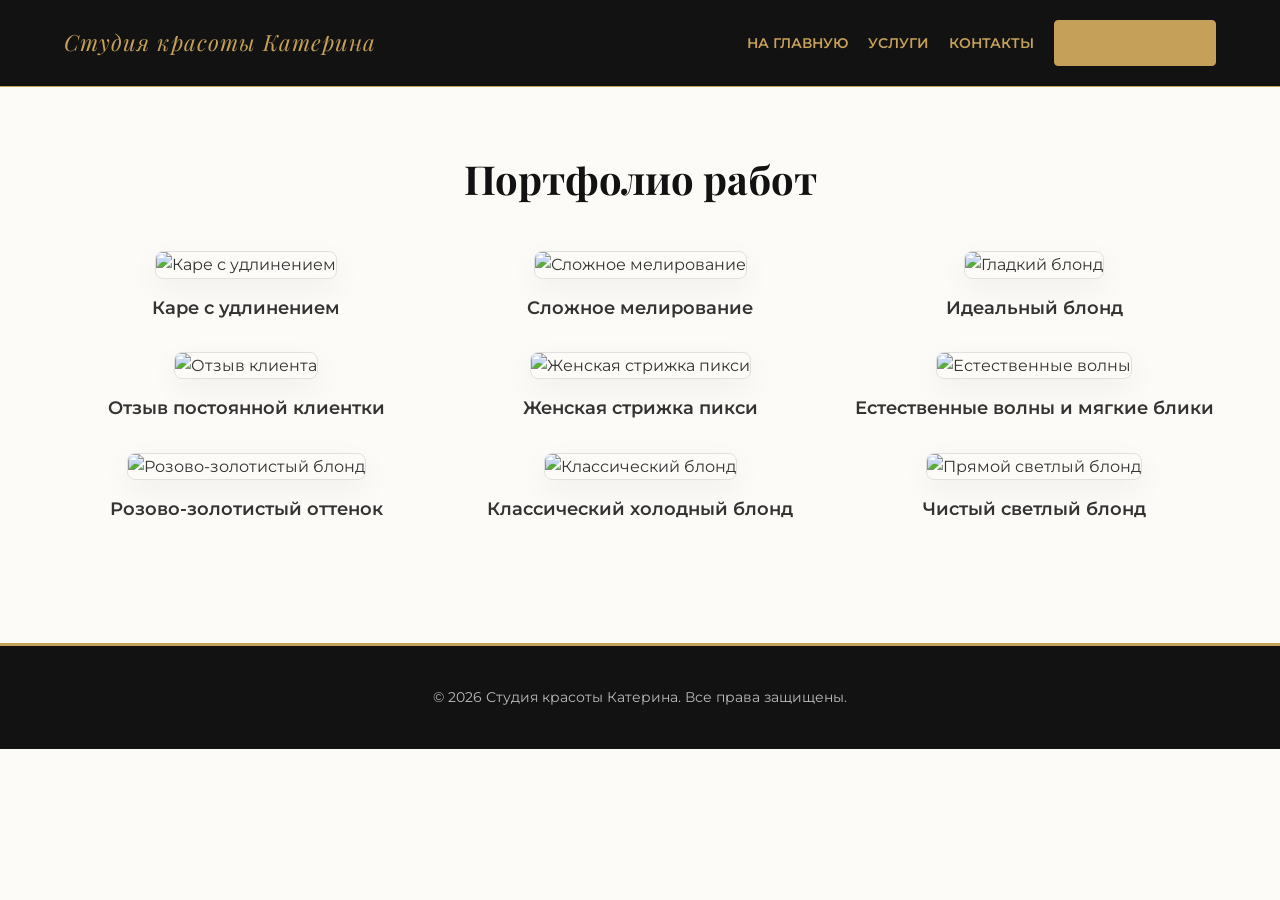
==== gallery.html @ d8c41098 "Create gallery.html" ====
<!DOCTYPE html>
<html lang="ru">
<head>
    <meta charset="UTF-8">
    <meta name="viewport" content="width=device-width, initial-scale=1.0">
    <title>Портфолио | Студия красоты Катерина</title>
    <link href="https://fonts.googleapis.com/css2?family=Montserrat:wght@300;400;600&family=Playfair+Display:ital,wght@0,400;0,600;1,400&display=swap" rel="stylesheet">
    <style>
        :root {
            --bg-dark: #121212; --bg-light: #fdfbf7; --gold: #c5a059;
            --text-light: #fdfbf7; --text-dark: #333;
        }
        * { margin: 0; padding: 0; box-sizing: border-box; }
        body { font-family: 'Montserrat', sans-serif; background-color: var(--bg-light); color: var(--text-dark); line-height: 1.6; }
        h1, h2, h3, .logo { font-family: 'Playfair Display', serif; }
        
        header { padding: 20px 5%; display: flex; justify-content: space-between; align-items: center; background: var(--bg-dark); color: var(--gold); border-bottom: 1px solid var(--gold); position: sticky; top: 0; z-index: 100; }
        .logo { font-size: 1.4rem; letter-spacing: 1px; font-style: italic; }
        
        .nav-links { display: flex; gap: 20px; align-items: center; }
        .nav-links a { color: var(--gold); text-decoration: none; font-weight: 600; transition: 0.3s; font-size: 0.9rem; text-transform: uppercase; }
        .nav-links a:hover { color: #fff; }

        .btn { display: inline-block; background-color: var(--gold); color: var(--bg-dark); padding: 12px 24px; text-decoration: none; border-radius: 4px; font-weight: 600; transition: all 0.3s; border: 1px solid var(--gold); cursor: pointer; text-transform: uppercase; font-size: 0.85rem; letter-spacing: 1px; text-align: center; line-height: 1.4; }
        .btn:hover { background-color: transparent; color: var(--gold); }

        /* ГАЛЕРЕЯ */
        .gallery-section { padding: 60px 5%; text-align: center; }
        .section-title { font-size: 2.5rem; margin-bottom: 40px; color: var(--bg-dark); }
        
        .gallery-grid { display: grid; grid-template-columns: repeat(auto-fill, minmax(300px, 1fr)); gap: 30px; }
        
        .gallery-item { cursor: pointer; transition: transform 0.3s; }
        .gallery-item:hover { transform: translateY(-5px); }
        
        .gallery-item img { width: 100%; height: 350px; object-fit: cover; border-radius: 8px; border: 1px solid #e0e0e0; box-shadow: 0 10px 30px rgba(0,0,0,0.05); transition: 0.3s; }
        .gallery-item img:hover { border-color: var(--gold); box-shadow: 0 15px 35px rgba(197, 160, 89, 0.2); }
        
        .caption { margin-top: 15px; font-weight: 600; font-size: 1.1rem; color: var(--text-dark); }

        /* ЛАЙТБОКС (полноэкранный просмотр) */
        .lightbox { display: none; position: fixed; z-index: 1000; padding-top: 60px; left: 0; top: 0; width: 100%; height: 100%; background-color: rgba(18, 18, 18, 0.95); }
        .lightbox img { margin: auto; display: block; max-width: 90%; max-height: 85vh; border: 3px solid var(--gold); border-radius: 8px; box-shadow: 0 0 40px rgba(0,0,0,0.8); }
        .close { position: absolute; top: 20px; right: 40px; color: #fff; font-size: 50px; font-weight: bold; cursor: pointer; transition: color 0.3s; }
        .close:hover { color: var(--gold); }

        footer { background: var(--bg-dark); color: var(--text-light); text-align: center; padding: 40px 20px; border-top: 3px solid var(--gold); margin-top: 60px; }
        footer p { color: #bbb; font-size: 0.9rem; }

        @media (max-width: 768px) { 
            header { flex-direction: column; gap: 15px; } 
            .nav-links { flex-wrap: wrap; justify-content: center; }
            .gallery-grid { grid-template-columns: 1fr; }
            .close { right: 20px; top: 10px; font-size: 40px; }
        }
    </style>
</head>
<body>

    <header>
        <div class="logo">Студия красоты Катерина</div>
        <nav class="nav-links">
            <a href="index.html">На главную</a>
            <a href="index.html#services">Услуги</a>
            <a href="index.html#contacts">Контакты</a>
            <a href="https://telegram.me/parik_katya_bot" target="_blank" rel="noopener noreferrer" class="btn">Записаться</a>
        </nav>
    </header>

    <section class="gallery-section">
        <h2 class="section-title">Портфолио работ</h2>
        
        <div class="gallery-grid">
            <!-- Картинки галереи -->
            <div class="gallery-item" onclick="openLightbox('images/brown_bob.jpg')">
                <img src="images/brown_bob.jpg" alt="Каре с удлинением">
                <div class="caption">Каре с удлинением</div>
            </div>
            
            <div class="gallery-item" onclick="openLightbox('images/blonde_highlights.jpg')">
                <img src="images/blonde_highlights.jpg" alt="Сложное мелирование">
                <div class="caption">Сложное мелирование</div>
            </div>
            
            <div class="gallery-item" onclick="openLightbox('images/long_sleek_blonde.jpg')">
                <img src="images/long_sleek_blonde.jpg" alt="Гладкий блонд">
                <div class="caption">Идеальный блонд</div>
            </div>
            
            <div class="gallery-item" onclick="openLightbox('images/review_ekaterina.jpg')">
                <img src="images/review_ekaterina.jpg" alt="Отзыв клиента">
                <div class="caption">Отзыв постоянной клиентки</div>
            </div>

            <div class="gallery-item" onclick="openLightbox('images/pixie_cut.jpg')">
                <img src="images/pixie_cut.jpg" alt="Женская стрижка пикси">
                <div class="caption">Женская стрижка пикси</div>
            </div>

            <div class="gallery-item" onclick="openLightbox('images/natural_waves.jpg')">
                <img src="images/natural_waves.jpg" alt="Естественные волны">
                <div class="caption">Естественные волны и мягкие блики</div>
            </div>

            <div class="gallery-item" onclick="openLightbox('images/rose_gold_balayage.jpg')">
                <img src="images/rose_gold_balayage.jpg" alt="Розово-золотистый блонд">
                <div class="caption">Розово-золотистый оттенок</div>
            </div>

            <div class="gallery-item" onclick="openLightbox('images/classic_blonde.jpg')">
                <img src="images/classic_blonde.jpg" alt="Классический блонд">
                <div class="caption">Классический холодный блонд</div>
            </div>

            <div class="gallery-item" onclick="openLightbox('images/light_blonde_straight.jpg')">
                <img src="images/light_blonde_straight.jpg" alt="Прямой светлый блонд">
                <div class="caption">Чистый светлый блонд</div>
            </div>
        </div>
    </section>

    <!-- Окно для полноэкранного просмотра -->
    <div id="lightbox" class="lightbox" onclick="closeLightbox()">
        <span class="close">&times;</span>
        <img id="lightbox-img" src="" alt="">
    </div>

    <footer>
        <p>&copy; <span id="current-year"></span> Студия красоты Катерина. Все права защищены.</p>
    </footer>

    <script>
        // Скрипт для полноэкранного просмотра
        function openLightbox(imageSrc) {
            document.getElementById('lightbox').style.display = "block";
            document.getElementById('lightbox-img').src = imageSrc;
        }

        function closeLightbox() {
            document.getElementById('lightbox').style.display = "none";
        }

        // Обновление года
        document.getElementById('current-year').textContent = new Date().getFullYear();
    </script>
</body>
</html>
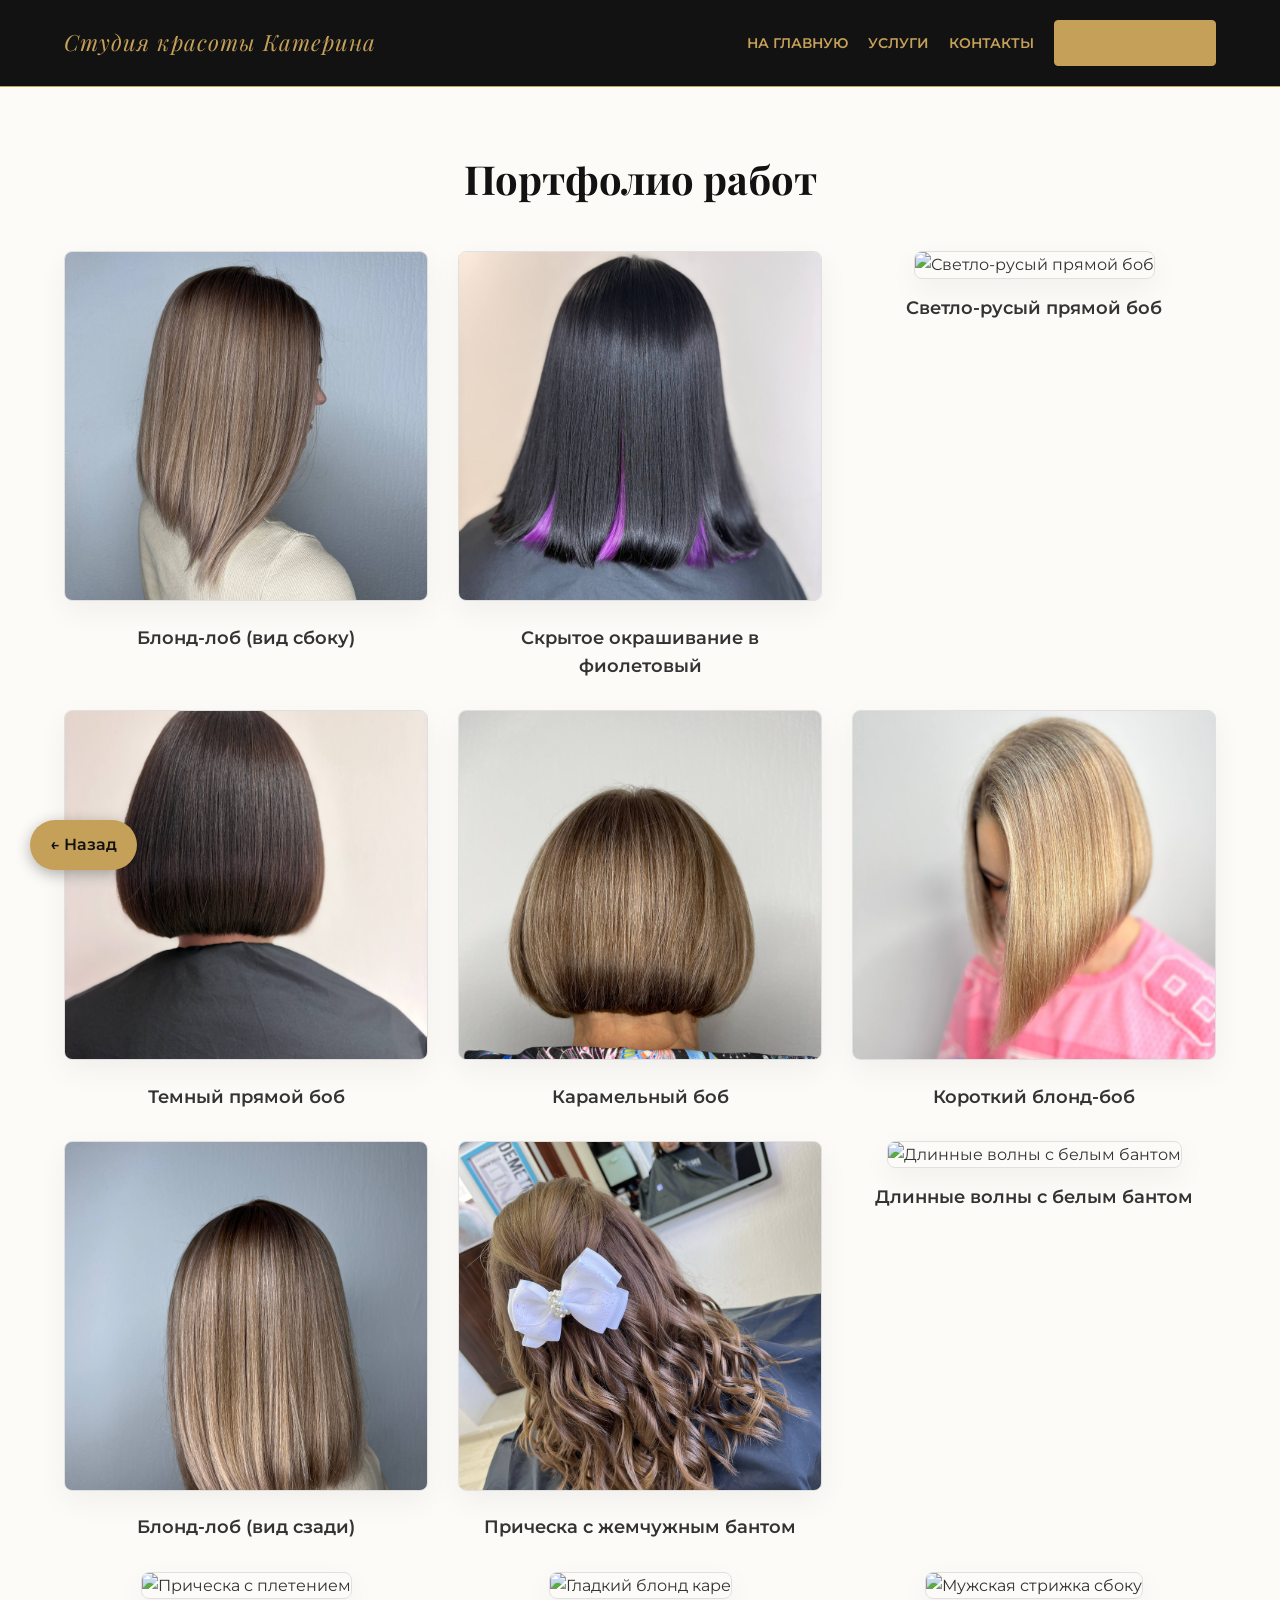
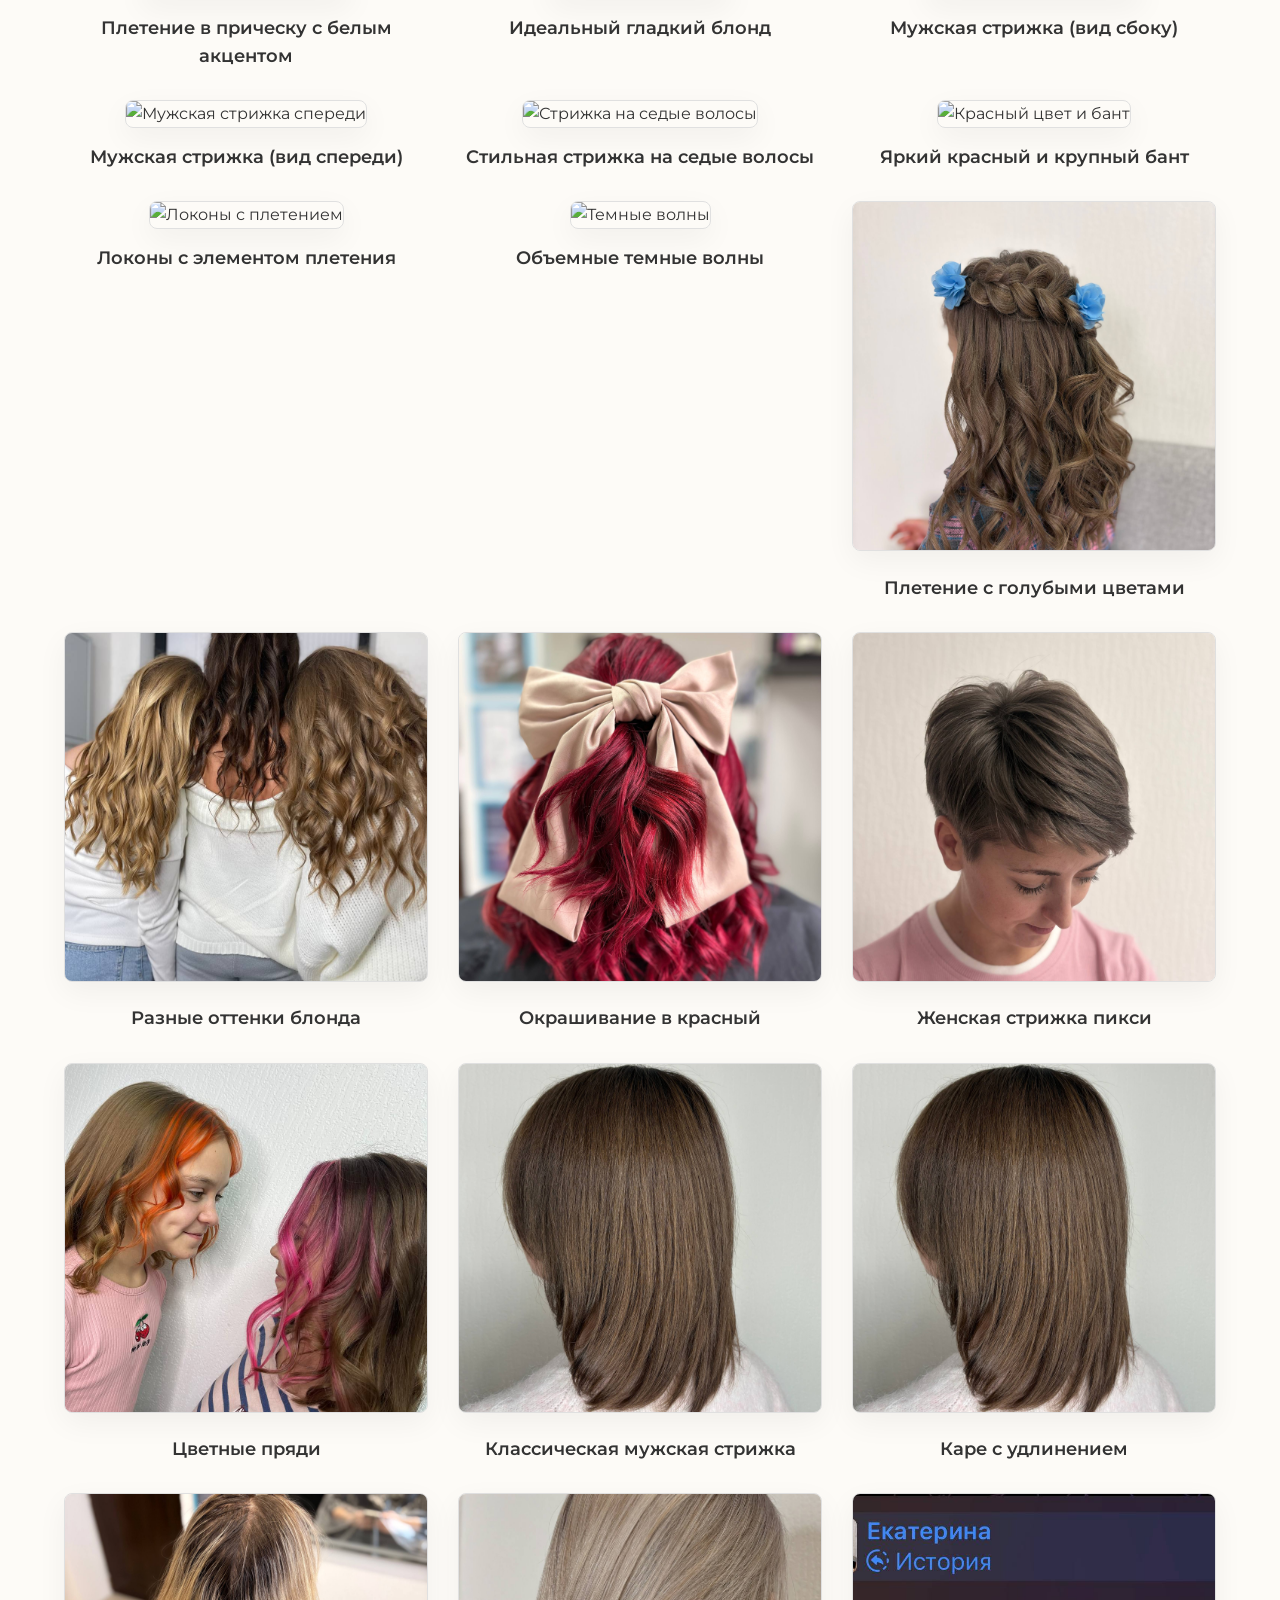
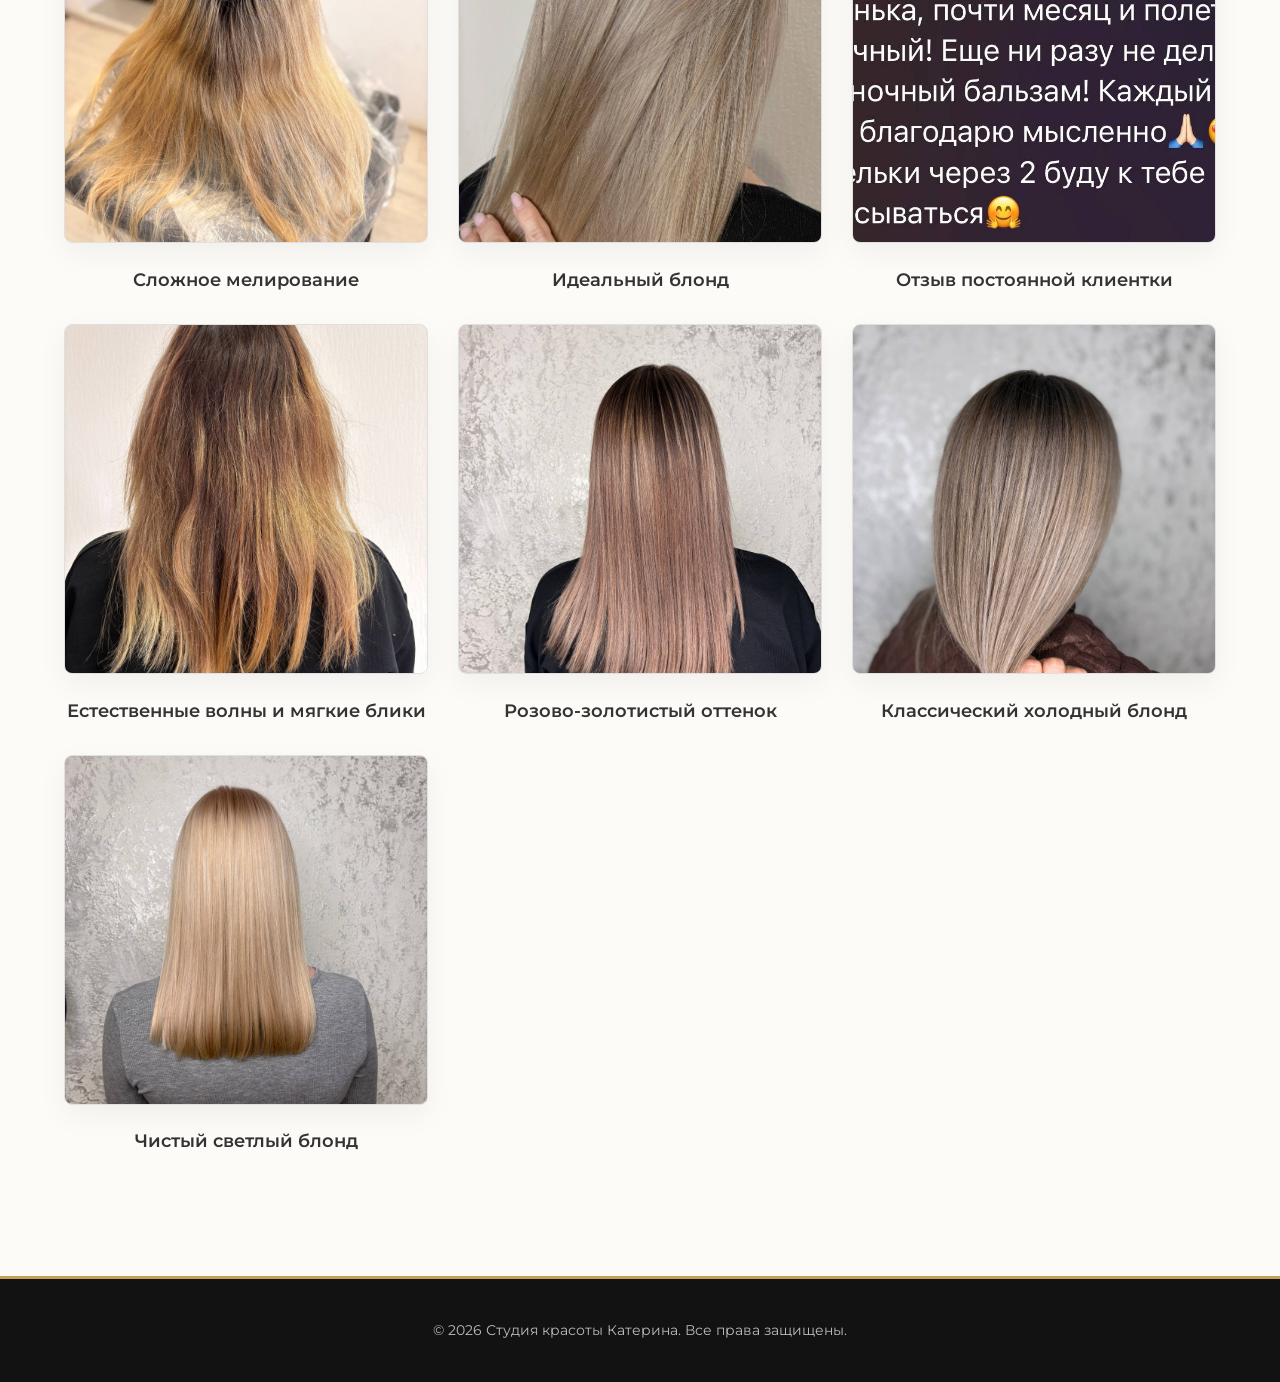
==== commit f289a79a: "Update gallery.html" ====
--- a/gallery.html
+++ b/gallery.html
@@ -44,6 +44,32 @@
         .close { position: absolute; top: 20px; right: 40px; color: #fff; font-size: 50px; font-weight: bold; cursor: pointer; transition: color 0.3s; }
         .close:hover { color: var(--gold); }
 
+        /* Плавающая кнопка "Назад" */
+        .back-btn {
+            position: fixed;
+            bottom: 30px;
+            left: 30px;
+            background-color: var(--gold);
+            color: var(--bg-dark);
+            padding: 12px 20px;
+            text-decoration: none;
+            border-radius: 50px;
+            font-weight: 600;
+            box-shadow: 0 4px 15px rgba(0,0,0,0.3);
+            transition: all 0.3s;
+            z-index: 1000;
+            display: flex;
+            align-items: center;
+            gap: 8px;
+            font-size: 1rem;
+        }
+        .back-btn:hover {
+            background-color: #d4af37;
+            transform: translateY(-3px);
+            box-shadow: 0 6px 20px rgba(197, 160, 89, 0.5);
+            color: var(--bg-dark);
+        }
+
         footer { background: var(--bg-dark); color: var(--text-light); text-align: center; padding: 40px 20px; border-top: 3px solid var(--gold); margin-top: 60px; }
         footer p { color: #bbb; font-size: 0.9rem; }
 
@@ -52,6 +78,7 @@
             .nav-links { flex-wrap: wrap; justify-content: center; }
             .gallery-grid { grid-template-columns: 1fr; }
             .close { right: 20px; top: 10px; font-size: 40px; }
+            .back-btn { bottom: 20px; left: 20px; padding: 10px 15px; font-size: 0.9rem; }
         }
     </style>
 </head>
@@ -71,7 +98,125 @@
         <h2 class="section-title">Портфолио работ</h2>
         
         <div class="gallery-grid">
-            <!-- Картинки галереи -->
+            <!-- НОВАЯ ПАРТИЯ ФОТО -->
+            <div class="gallery-item" onclick="openLightbox('images/blonde_lob_side.jpg')">
+                <img src="images/blonde_lob_side.jpg" alt="Блонд-лоб сбоку">
+                <div class="caption">Блонд-лоб (вид сбоку)</div>
+            </div>
+
+            <div class="gallery-item" onclick="openLightbox('images/black_purple_underlayer.jpg')">
+                <img src="images/black_purple_underlayer.jpg" alt="Скрытое окрашивание в фиолетовый">
+                <div class="caption">Скрытое окрашивание в фиолетовый</div>
+            </div>
+
+            <div class="gallery-item" onclick="openLightbox('images/light_brown_straight_bob.jpg')">
+                <img src="images/light_brown_straight_bob.jpg" alt="Светло-русый прямой боб">
+                <div class="caption">Светло-русый прямой боб</div>
+            </div>
+
+            <div class="gallery-item" onclick="openLightbox('images/dark_straight_bob.jpg')">
+                <img src="images/dark_straight_bob.jpg" alt="Темный прямой боб">
+                <div class="caption">Темный прямой боб</div>
+            </div>
+
+            <div class="gallery-item" onclick="openLightbox('images/caramel_bob_back.jpg')">
+                <img src="images/caramel_bob_back.jpg" alt="Карамельный боб">
+                <div class="caption">Карамельный боб</div>
+            </div>
+
+            <div class="gallery-item" onclick="openLightbox('images/short_blonde_bob_pink.jpg')">
+                <img src="images/short_blonde_bob_pink.jpg" alt="Короткий блонд">
+                <div class="caption">Короткий блонд-боб</div>
+            </div>
+
+            <div class="gallery-item" onclick="openLightbox('images/blonde_lob_back.jpg')">
+                <img src="images/blonde_lob_back.jpg" alt="Блонд-лоб сзади">
+                <div class="caption">Блонд-лоб (вид сзади)</div>
+            </div>
+
+            <!-- ПРЕДЫДУЩАЯ ПАРТИЯ -->
+            <div class="gallery-item" onclick="openLightbox('images/girl_pearl_bow.jpg')">
+                <img src="images/girl_pearl_bow.jpg" alt="Прическа с жемчужным бантом">
+                <div class="caption">Прическа с жемчужным бантом</div>
+            </div>
+
+            <div class="gallery-item" onclick="openLightbox('images/long_wavy_white_bow.jpg')">
+                <img src="images/long_wavy_white_bow.jpg" alt="Длинные волны с белым бантом">
+                <div class="caption">Длинные волны с белым бантом</div>
+            </div>
+
+            <div class="gallery-item" onclick="openLightbox('images/braided_updo_white_bow.jpg')">
+                <img src="images/braided_updo_white_bow.jpg" alt="Прическа с плетением">
+                <div class="caption">Плетение в прическу с белым акцентом</div>
+            </div>
+
+            <div class="gallery-item" onclick="openLightbox('images/sleek_blonde_bob.jpg')">
+                <img src="images/sleek_blonde_bob.jpg" alt="Гладкий блонд каре">
+                <div class="caption">Идеальный гладкий блонд</div>
+            </div>
+
+            <div class="gallery-item" onclick="openLightbox('images/boys_fade_side.jpg')">
+                <img src="images/boys_fade_side.jpg" alt="Мужская стрижка сбоку">
+                <div class="caption">Мужская стрижка (вид сбоку)</div>
+            </div>
+
+            <div class="gallery-item" onclick="openLightbox('images/boys_fade_front.jpg')">
+                <img src="images/boys_fade_front.jpg" alt="Мужская стрижка спереди">
+                <div class="caption">Мужская стрижка (вид спереди)</div>
+            </div>
+
+            <div class="gallery-item" onclick="openLightbox('images/short_grey_hair.jpg')">
+                <img src="images/short_grey_hair.jpg" alt="Стрижка на седые волосы">
+                <div class="caption">Стильная стрижка на седые волосы</div>
+            </div>
+
+            <div class="gallery-item" onclick="openLightbox('images/red_hair_bow.jpg')">
+                <img src="images/red_hair_bow.jpg" alt="Красный цвет и бант">
+                <div class="caption">Яркий красный и крупный бант</div>
+            </div>
+
+            <div class="gallery-item" onclick="openLightbox('images/blonde_wavy_halfup.jpg')">
+                <img src="images/blonde_wavy_halfup.jpg" alt="Локоны с плетением">
+                <div class="caption">Локоны с элементом плетения</div>
+            </div>
+
+            <div class="gallery-item" onclick="openLightbox('images/dark_wavy_bob.jpg')">
+                <img src="images/dark_wavy_bob.jpg" alt="Темные волны">
+                <div class="caption">Объемные темные волны</div>
+            </div>
+
+            <!-- ФОТО С ГЛАВНОЙ СТРАНИЦЫ -->
+            <div class="gallery-item" onclick="openLightbox('images/braid_blue_flowers.jpg')">
+                <img src="images/braid_blue_flowers.jpg" alt="Плетение с цветами">
+                <div class="caption">Плетение с голубыми цветами</div>
+            </div>
+
+            <div class="gallery-item" onclick="openLightbox('images/three_girls.jpg')">
+                <img src="images/three_girls.jpg" alt="Разные оттенки">
+                <div class="caption">Разные оттенки блонда</div>
+            </div>
+
+            <div class="gallery-item" onclick="openLightbox('images/red_bow.jpg')">
+                <img src="images/red_bow.jpg" alt="Окрашивание в красный">
+                <div class="caption">Окрашивание в красный</div>
+            </div>
+
+            <div class="gallery-item" onclick="openLightbox('images/pixie.jpg')">
+                <img src="images/pixie.jpg" alt="Стрижка пикси">
+                <div class="caption">Женская стрижка пикси</div>
+            </div>
+
+            <div class="gallery-item" onclick="openLightbox('images/kids_pink.jpg')">
+                <img src="images/kids_pink.jpg" alt="Цветные пряди">
+                <div class="caption">Цветные пряди</div>
+            </div>
+
+            <div class="gallery-item" onclick="openLightbox('images/extra2.jpg')">
+                <img src="images/extra2.jpg" alt="Мужская стрижка">
+                <div class="caption">Классическая мужская стрижка</div>
+            </div>
+
+            <!-- САМАЯ ПЕРВАЯ ПАРТИЯ ГАЛЕРЕИ -->
             <div class="gallery-item" onclick="openLightbox('images/brown_bob.jpg')">
                 <img src="images/brown_bob.jpg" alt="Каре с удлинением">
                 <div class="caption">Каре с удлинением</div>
@@ -90,11 +235,6 @@
             <div class="gallery-item" onclick="openLightbox('images/review_ekaterina.jpg')">
                 <img src="images/review_ekaterina.jpg" alt="Отзыв клиента">
                 <div class="caption">Отзыв постоянной клиентки</div>
-            </div>
-
-            <div class="gallery-item" onclick="openLightbox('images/pixie_cut.jpg')">
-                <img src="images/pixie_cut.jpg" alt="Женская стрижка пикси">
-                <div class="caption">Женская стрижка пикси</div>
             </div>
 
             <div class="gallery-item" onclick="openLightbox('images/natural_waves.jpg')">
@@ -125,6 +265,9 @@
         <img id="lightbox-img" src="" alt="">
     </div>
 
+    <!-- Плавающая кнопка Назад -->
+    <a href="index.html" class="back-btn">← Назад</a>
+
     <footer>
         <p>&copy; <span id="current-year"></span> Студия красоты Катерина. Все права защищены.</p>
     </footer>
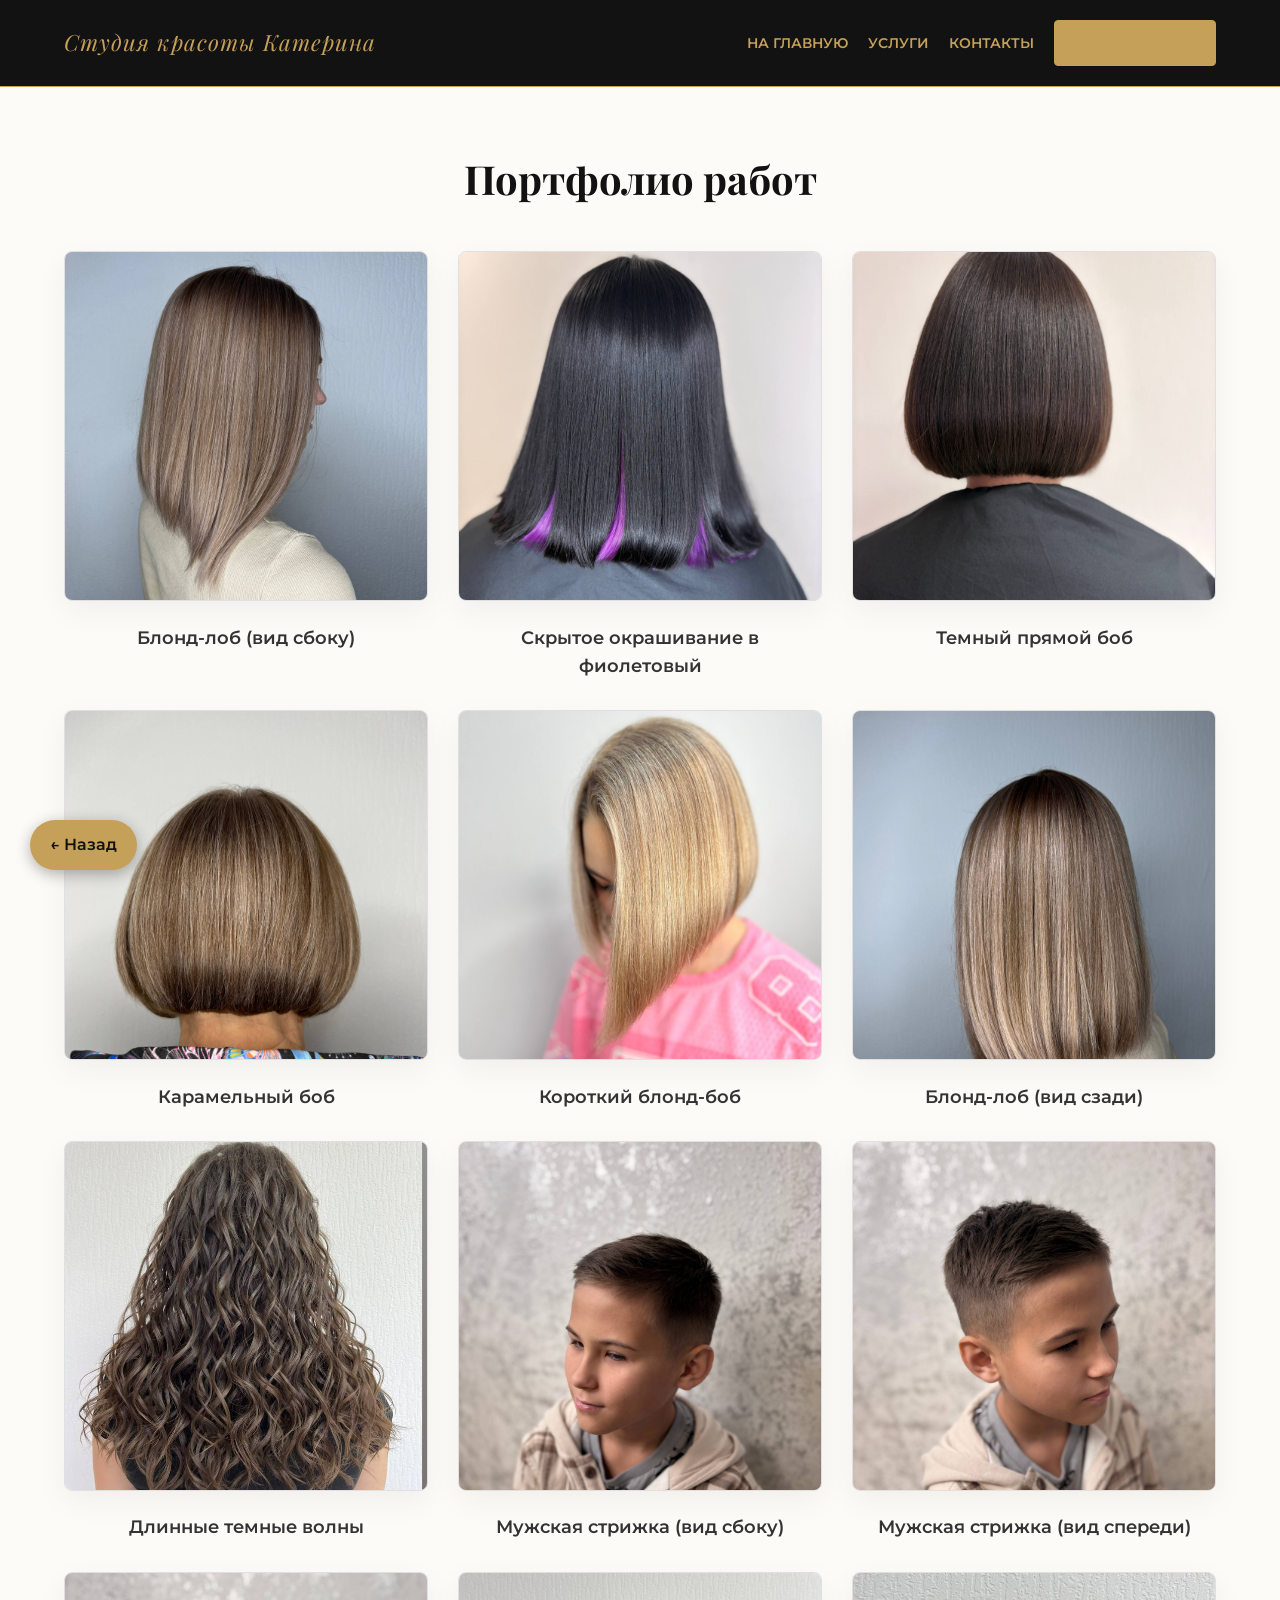
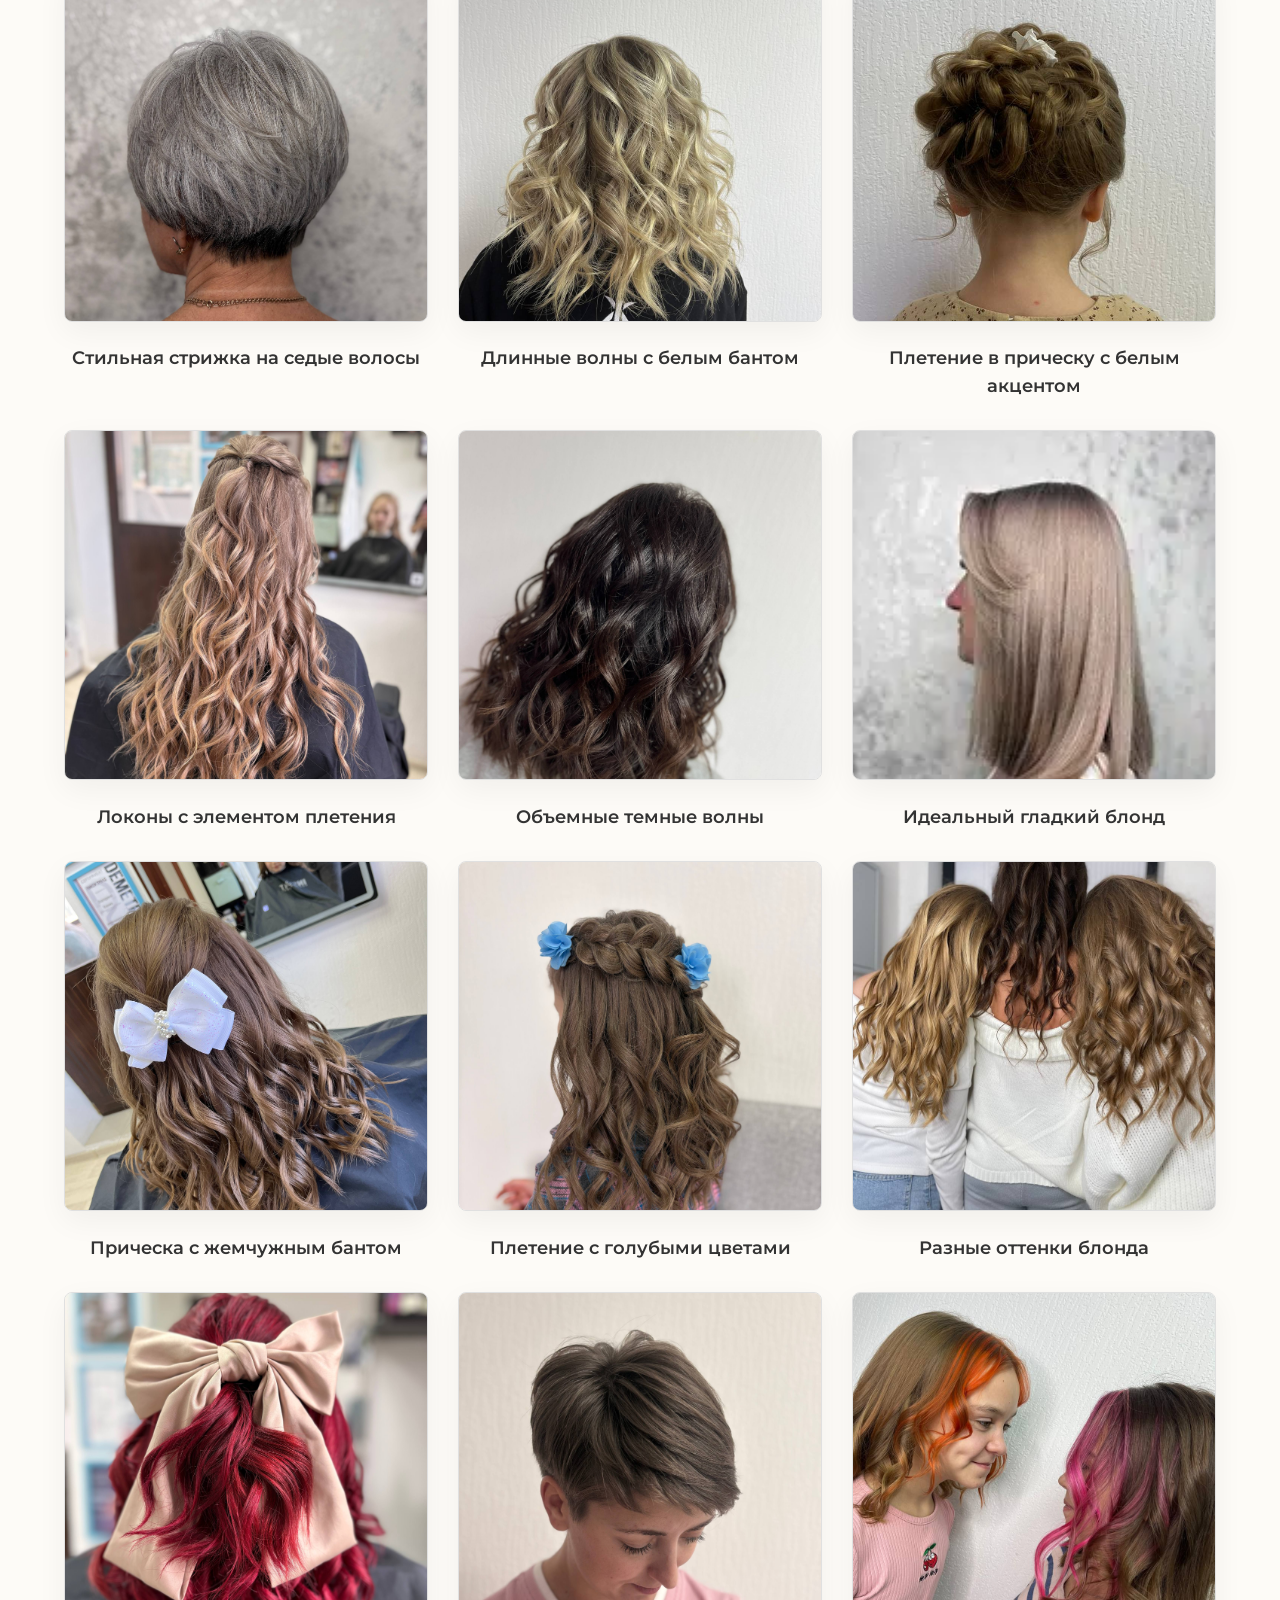
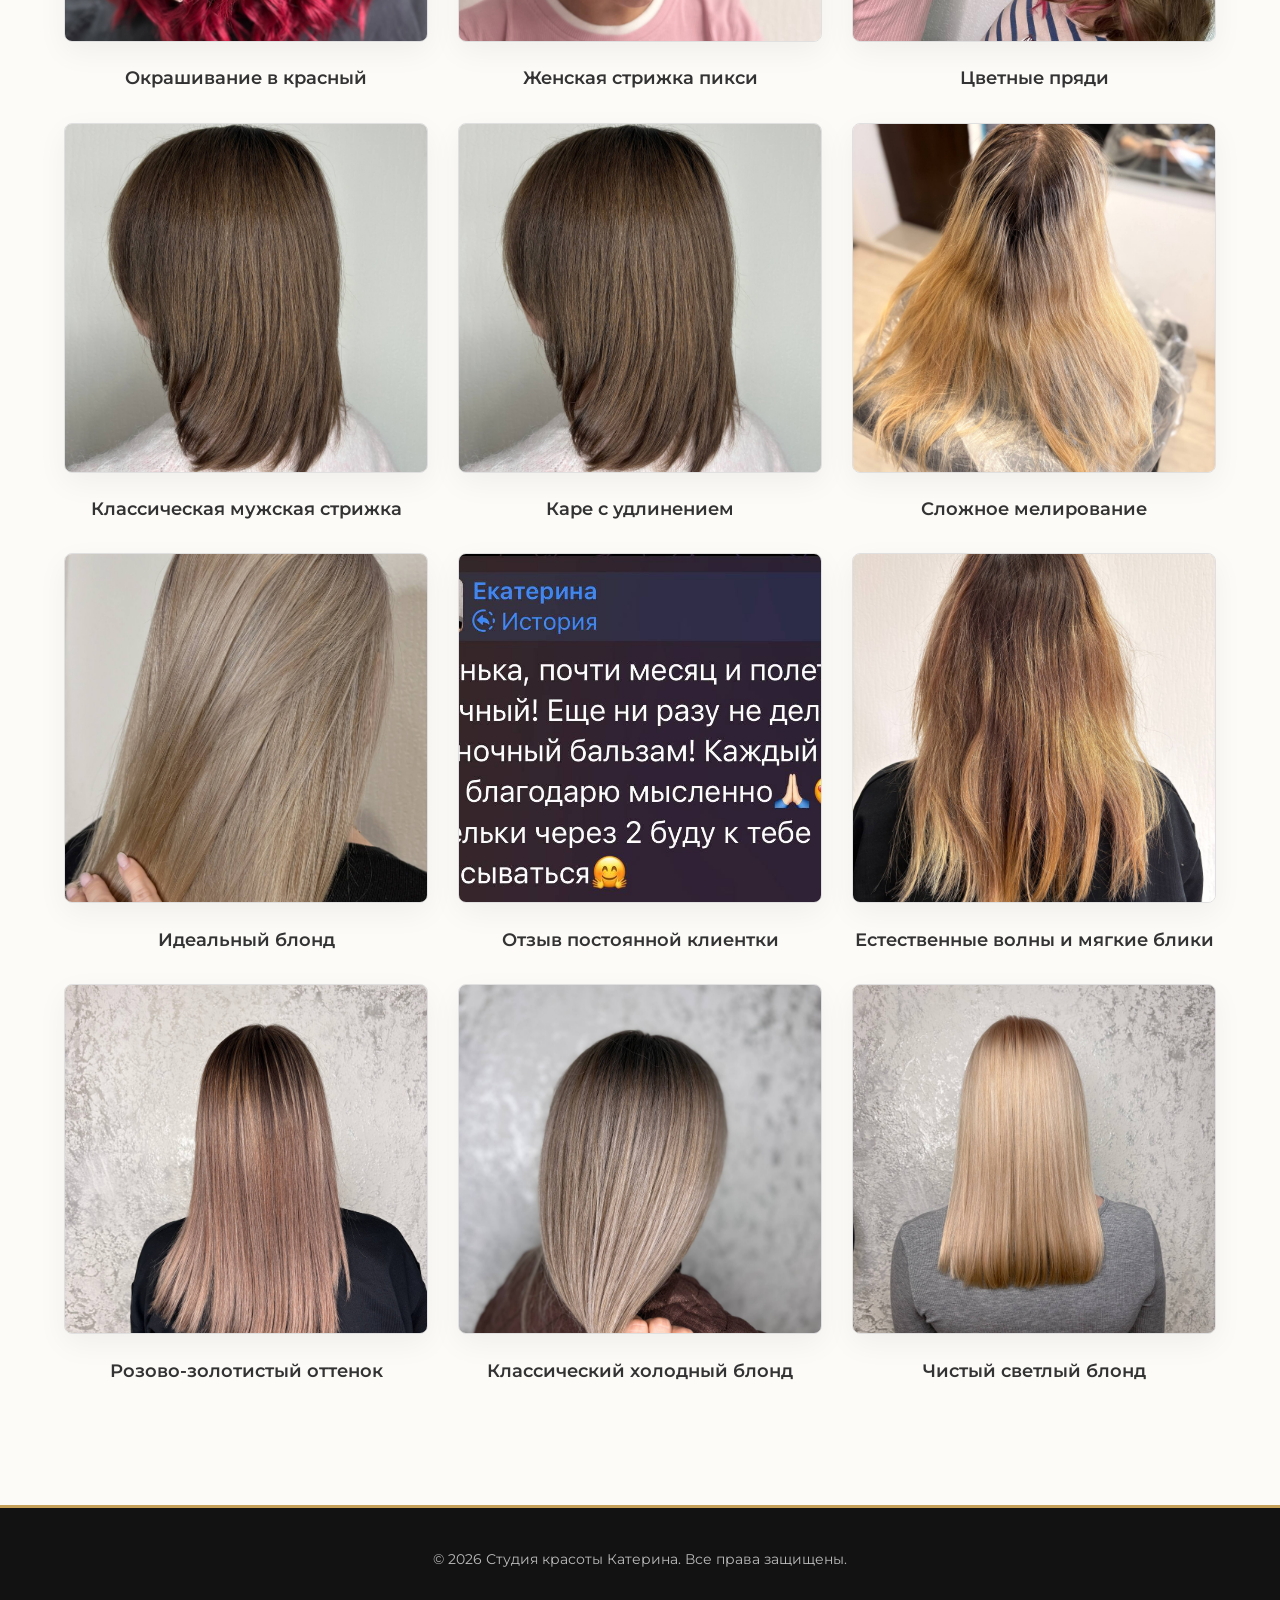
==== commit 019164c1: "Update gallery.html" ====
--- a/gallery.html
+++ b/gallery.html
@@ -98,7 +98,7 @@
         <h2 class="section-title">Портфолио работ</h2>
         
         <div class="gallery-grid">
-            <!-- НОВАЯ ПАРТИЯ ФОТО -->
+            <!-- ПОСЛЕДНЯЯ ПАРТИЯ -->
             <div class="gallery-item" onclick="openLightbox('images/blonde_lob_side.jpg')">
                 <img src="images/blonde_lob_side.jpg" alt="Блонд-лоб сбоку">
                 <div class="caption">Блонд-лоб (вид сбоку)</div>
@@ -109,11 +109,6 @@
                 <div class="caption">Скрытое окрашивание в фиолетовый</div>
             </div>
 
-            <div class="gallery-item" onclick="openLightbox('images/light_brown_straight_bob.jpg')">
-                <img src="images/light_brown_straight_bob.jpg" alt="Светло-русый прямой боб">
-                <div class="caption">Светло-русый прямой боб</div>
-            </div>
-
             <div class="gallery-item" onclick="openLightbox('images/dark_straight_bob.jpg')">
                 <img src="images/dark_straight_bob.jpg" alt="Темный прямой боб">
                 <div class="caption">Темный прямой боб</div>
@@ -134,55 +129,55 @@
                 <div class="caption">Блонд-лоб (вид сзади)</div>
             </div>
 
-            <!-- ПРЕДЫДУЩАЯ ПАРТИЯ -->
+            <div class="gallery-item" onclick="openLightbox('images/long_dark_wavy_hair.jpg')">
+                <img src="images/long_dark_wavy_hair.jpg" alt="Длинные темные волны">
+                <div class="caption">Длинные темные волны</div>
+            </div>
+
+            <!-- ВОССТАНОВЛЕННЫЕ ФОТО -->
+            <div class="gallery-item" onclick="openLightbox('images/boys_fade_side.jpg')">
+                <img src="images/boys_fade_side.jpg" alt="Мужская стрижка сбоку">
+                <div class="caption">Мужская стрижка (вид сбоку)</div>
+            </div>
+
+            <div class="gallery-item" onclick="openLightbox('images/boys_fade_front.jpg')">
+                <img src="images/boys_fade_front.jpg" alt="Мужская стрижка спереди">
+                <div class="caption">Мужская стрижка (вид спереди)</div>
+            </div>
+
+            <div class="gallery-item" onclick="openLightbox('images/short_grey_hair.jpg')">
+                <img src="images/short_grey_hair.jpg" alt="Стрижка на седые волосы">
+                <div class="caption">Стильная стрижка на седые волосы</div>
+            </div>
+
+            <div class="gallery-item" onclick="openLightbox('images/long_wavy_white_bow.jpg')">
+                <img src="images/long_wavy_white_bow.jpg" alt="Длинные волны с белым бантом">
+                <div class="caption">Длинные волны с белым бантом</div>
+            </div>
+
+            <div class="gallery-item" onclick="openLightbox('images/braided_updo_white_bow.jpg')">
+                <img src="images/braided_updo_white_bow.jpg" alt="Прическа с плетением">
+                <div class="caption">Плетение в прическу с белым акцентом</div>
+            </div>
+
+            <div class="gallery-item" onclick="openLightbox('images/blonde_wavy_halfup.jpg')">
+                <img src="images/blonde_wavy_halfup.jpg" alt="Локоны с плетением">
+                <div class="caption">Локоны с элементом плетения</div>
+            </div>
+
+            <div class="gallery-item" onclick="openLightbox('images/dark_wavy_bob.jpg')">
+                <img src="images/dark_wavy_bob.jpg" alt="Темные волны">
+                <div class="caption">Объемные темные волны</div>
+            </div>
+
+            <div class="gallery-item" onclick="openLightbox('images/sleek_blonde_bob.jpg')">
+                <img src="images/sleek_blonde_bob.jpg" alt="Гладкий блонд каре">
+                <div class="caption">Идеальный гладкий блонд</div>
+            </div>
+
             <div class="gallery-item" onclick="openLightbox('images/girl_pearl_bow.jpg')">
                 <img src="images/girl_pearl_bow.jpg" alt="Прическа с жемчужным бантом">
                 <div class="caption">Прическа с жемчужным бантом</div>
-            </div>
-
-            <div class="gallery-item" onclick="openLightbox('images/long_wavy_white_bow.jpg')">
-                <img src="images/long_wavy_white_bow.jpg" alt="Длинные волны с белым бантом">
-                <div class="caption">Длинные волны с белым бантом</div>
-            </div>
-
-            <div class="gallery-item" onclick="openLightbox('images/braided_updo_white_bow.jpg')">
-                <img src="images/braided_updo_white_bow.jpg" alt="Прическа с плетением">
-                <div class="caption">Плетение в прическу с белым акцентом</div>
-            </div>
-
-            <div class="gallery-item" onclick="openLightbox('images/sleek_blonde_bob.jpg')">
-                <img src="images/sleek_blonde_bob.jpg" alt="Гладкий блонд каре">
-                <div class="caption">Идеальный гладкий блонд</div>
-            </div>
-
-            <div class="gallery-item" onclick="openLightbox('images/boys_fade_side.jpg')">
-                <img src="images/boys_fade_side.jpg" alt="Мужская стрижка сбоку">
-                <div class="caption">Мужская стрижка (вид сбоку)</div>
-            </div>
-
-            <div class="gallery-item" onclick="openLightbox('images/boys_fade_front.jpg')">
-                <img src="images/boys_fade_front.jpg" alt="Мужская стрижка спереди">
-                <div class="caption">Мужская стрижка (вид спереди)</div>
-            </div>
-
-            <div class="gallery-item" onclick="openLightbox('images/short_grey_hair.jpg')">
-                <img src="images/short_grey_hair.jpg" alt="Стрижка на седые волосы">
-                <div class="caption">Стильная стрижка на седые волосы</div>
-            </div>
-
-            <div class="gallery-item" onclick="openLightbox('images/red_hair_bow.jpg')">
-                <img src="images/red_hair_bow.jpg" alt="Красный цвет и бант">
-                <div class="caption">Яркий красный и крупный бант</div>
-            </div>
-
-            <div class="gallery-item" onclick="openLightbox('images/blonde_wavy_halfup.jpg')">
-                <img src="images/blonde_wavy_halfup.jpg" alt="Локоны с плетением">
-                <div class="caption">Локоны с элементом плетения</div>
-            </div>
-
-            <div class="gallery-item" onclick="openLightbox('images/dark_wavy_bob.jpg')">
-                <img src="images/dark_wavy_bob.jpg" alt="Темные волны">
-                <div class="caption">Объемные темные волны</div>
             </div>
 
             <!-- ФОТО С ГЛАВНОЙ СТРАНИЦЫ -->
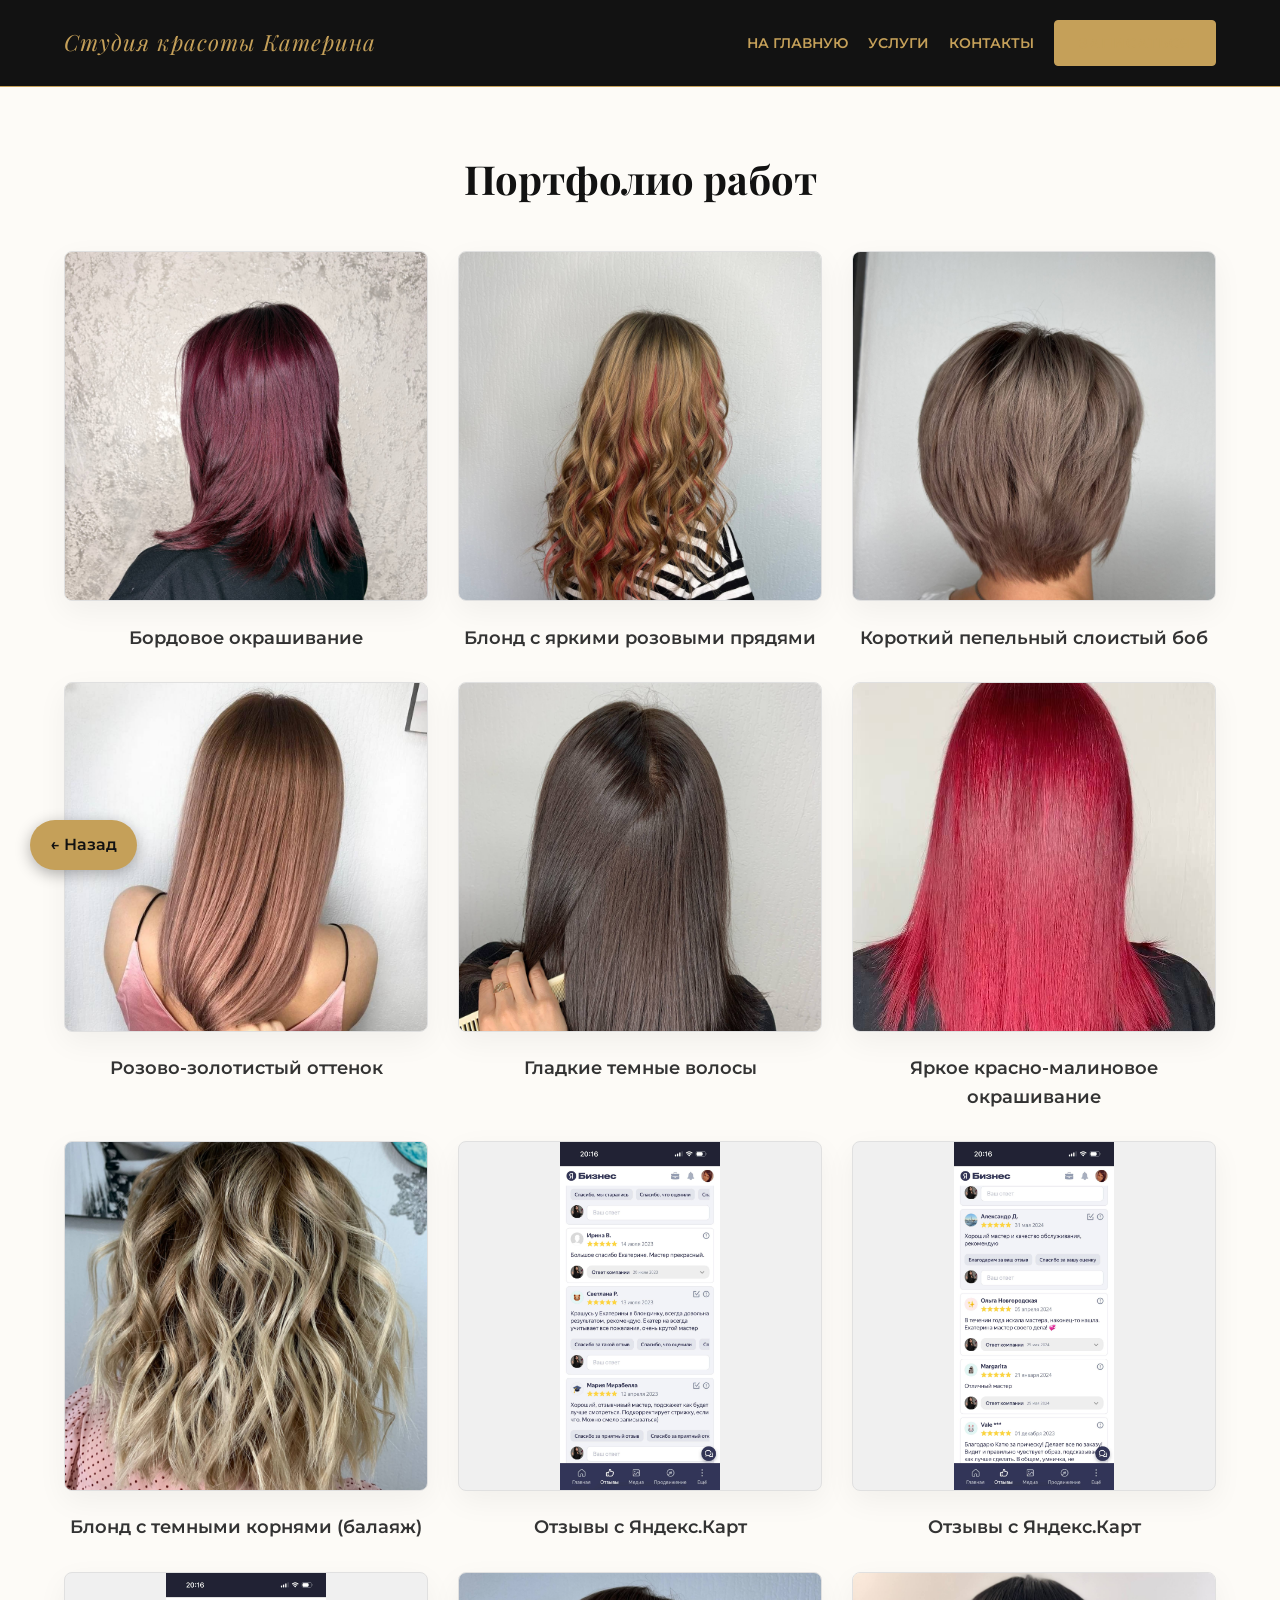
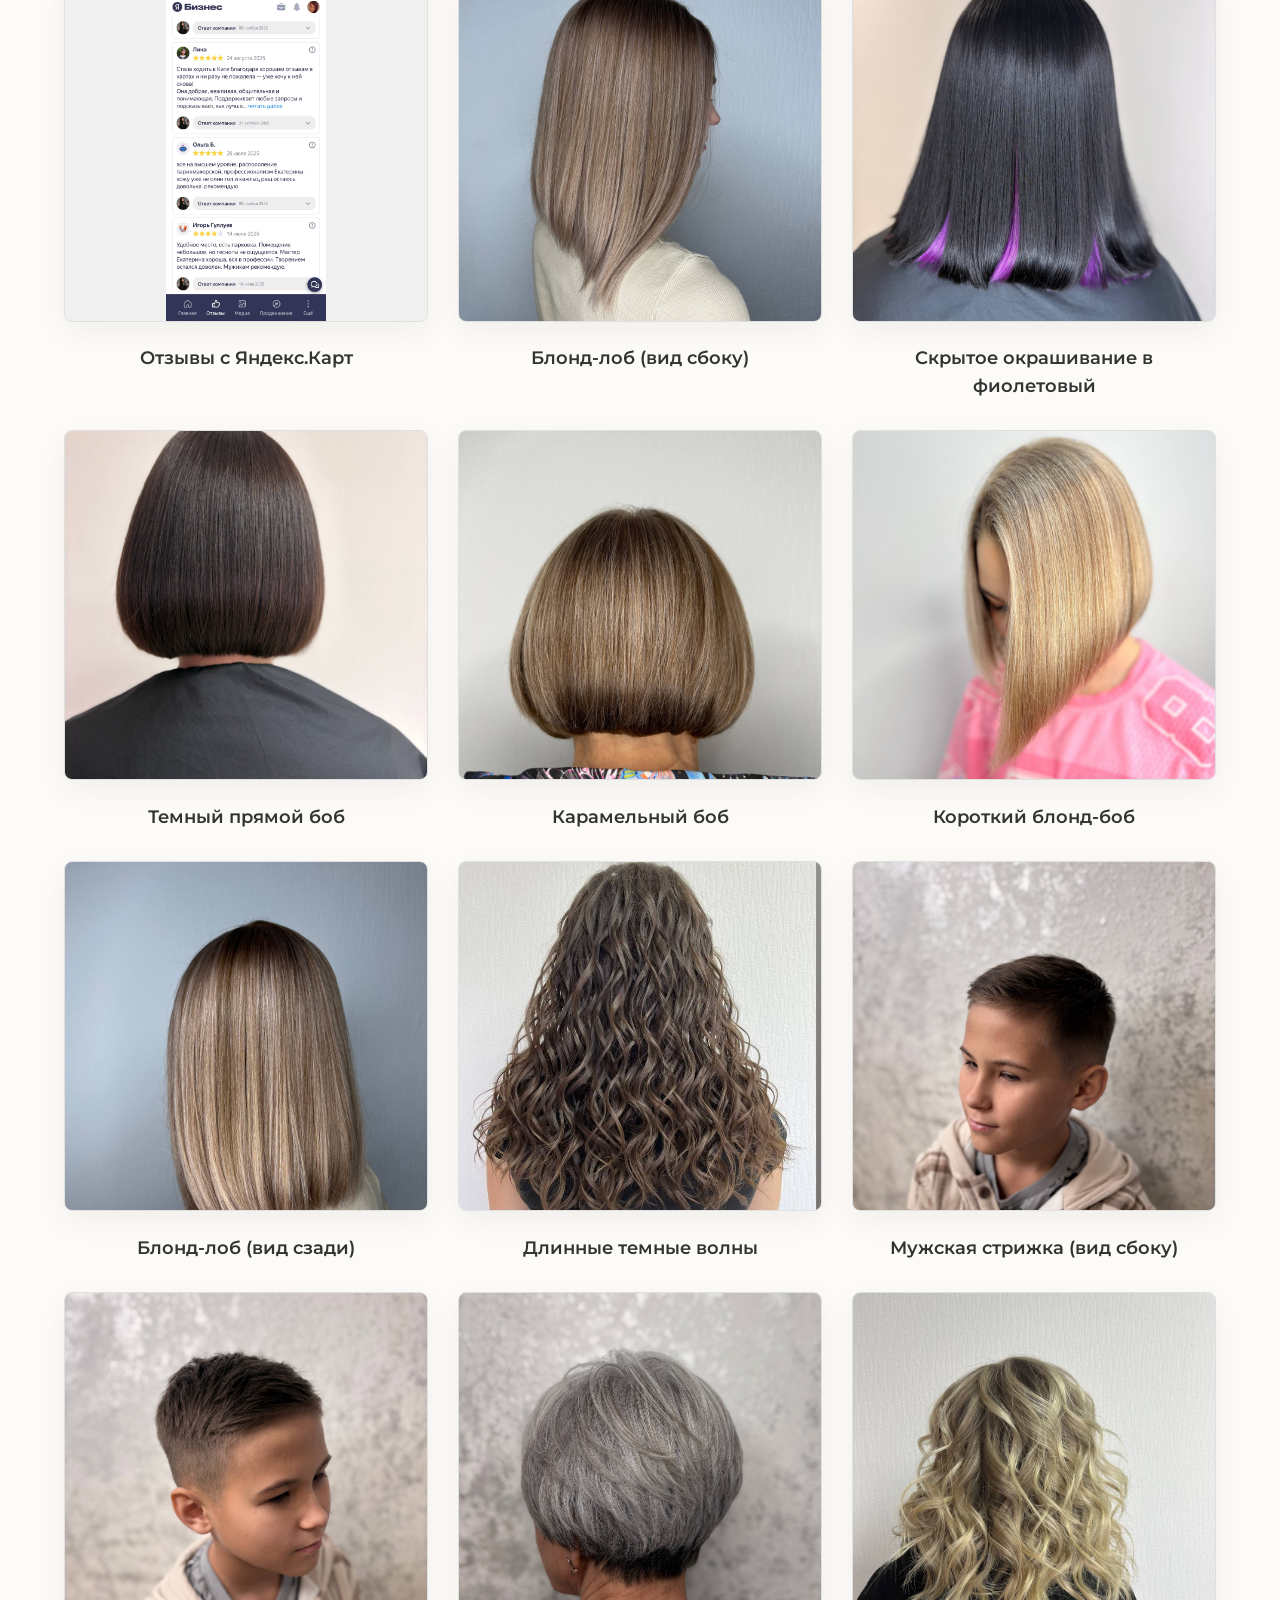
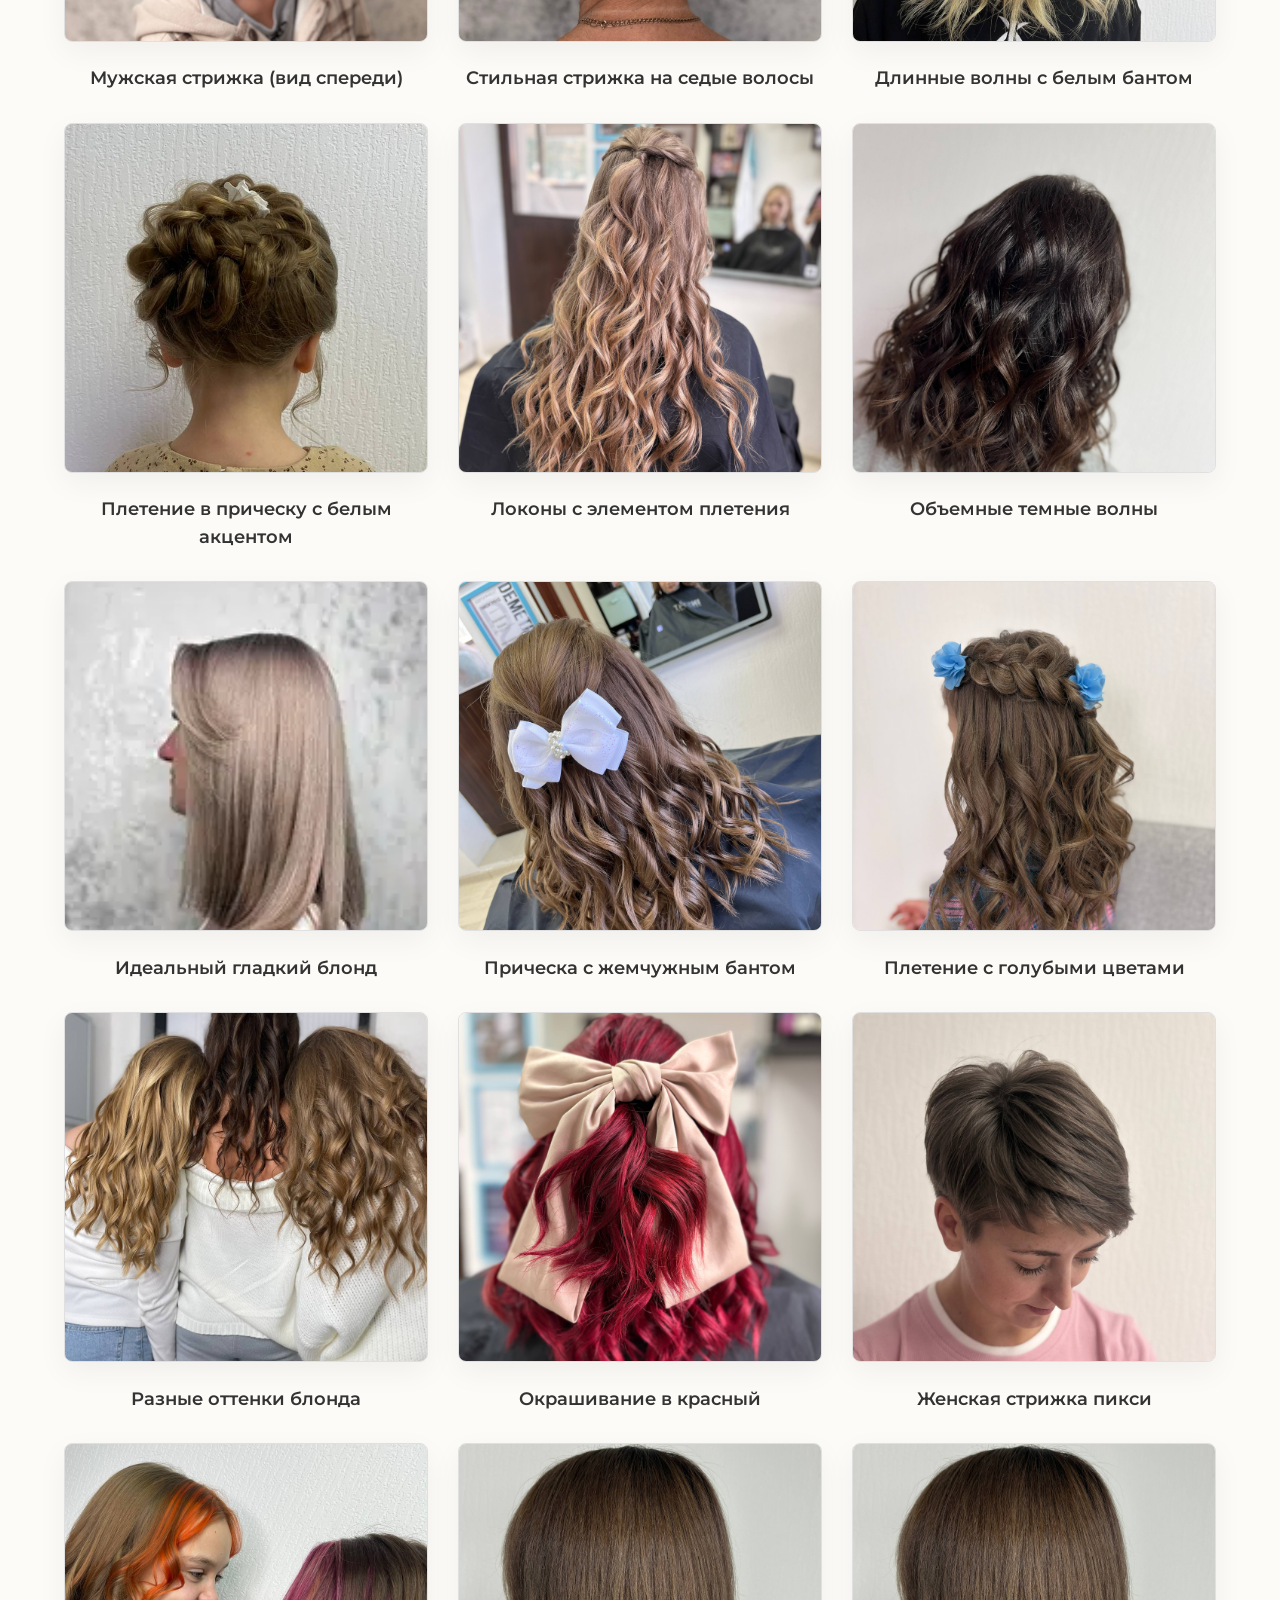
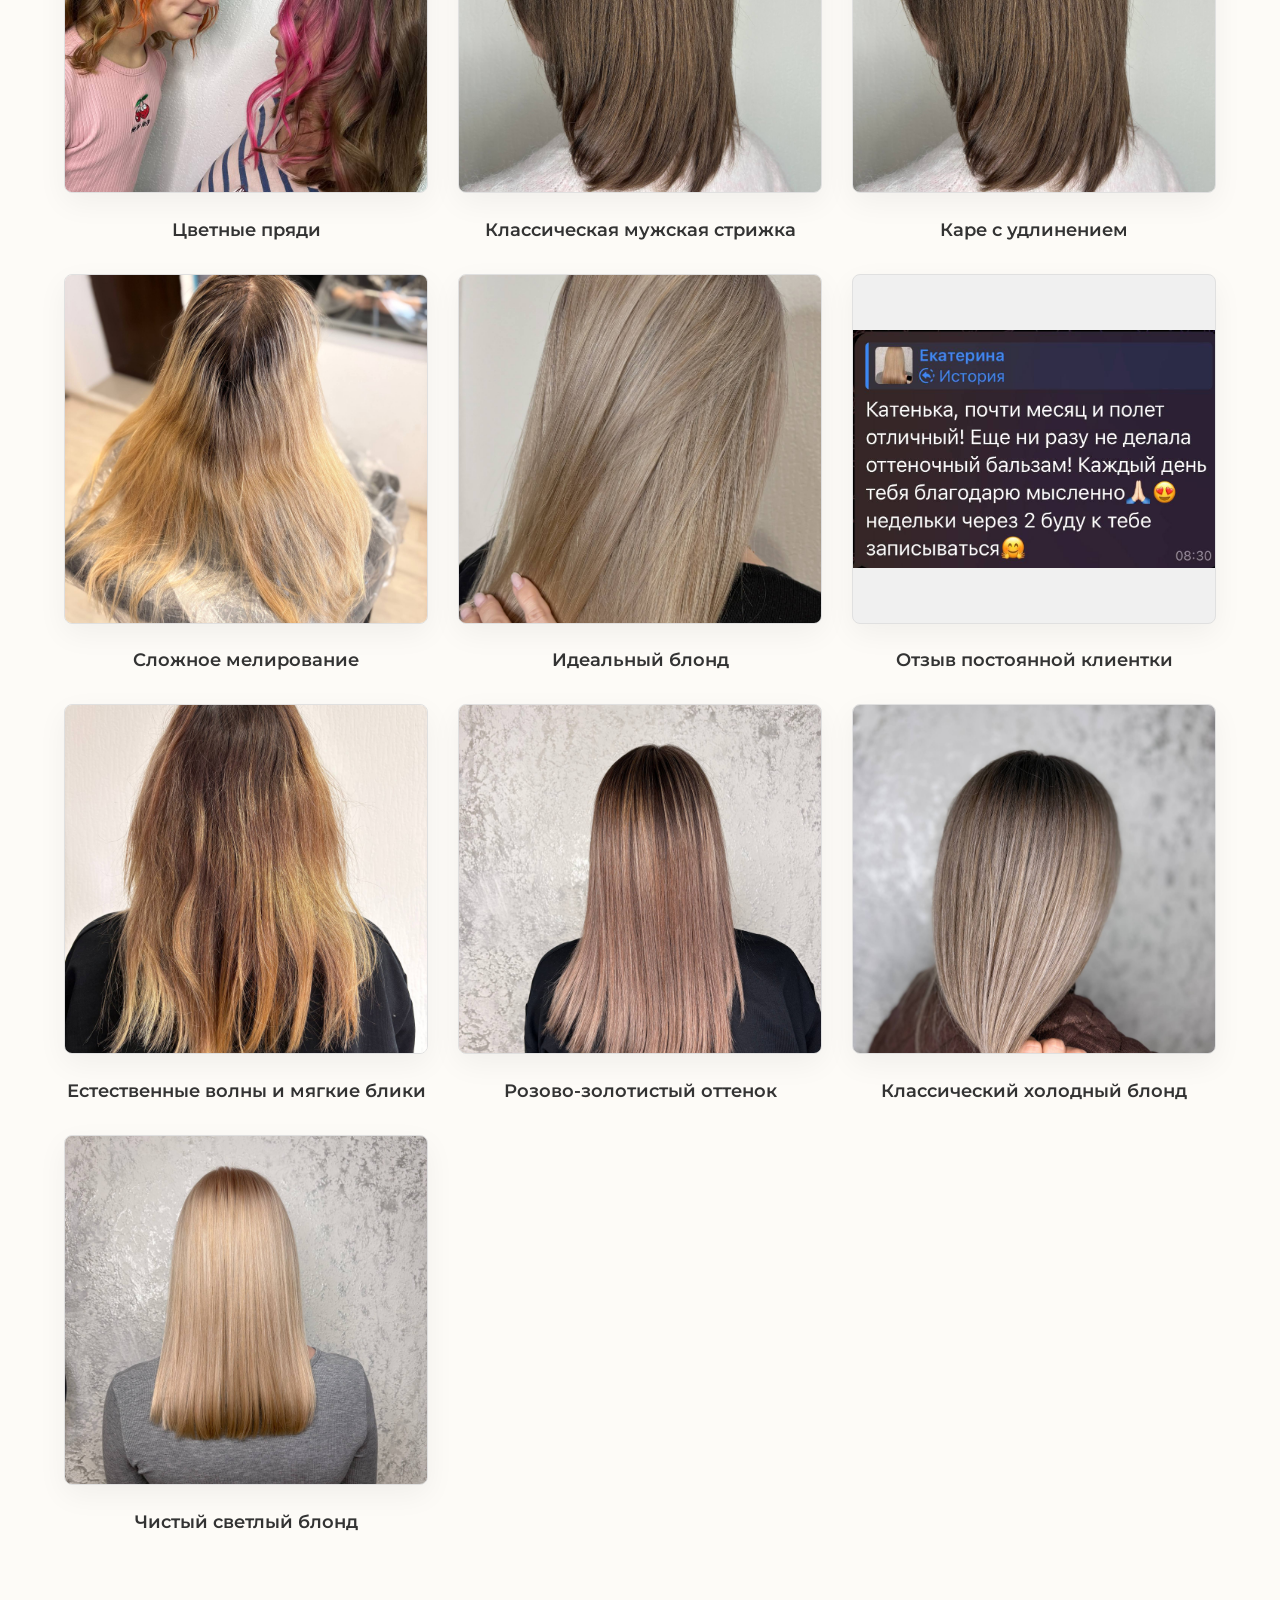
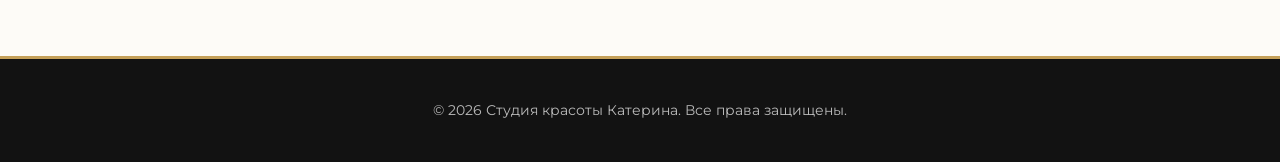
==== commit 88caa6fd: "Update gallery.html" ====
--- a/gallery.html
+++ b/gallery.html
@@ -36,6 +36,9 @@
         .gallery-item img { width: 100%; height: 350px; object-fit: cover; border-radius: 8px; border: 1px solid #e0e0e0; box-shadow: 0 10px 30px rgba(0,0,0,0.05); transition: 0.3s; }
         .gallery-item img:hover { border-color: var(--gold); box-shadow: 0 15px 35px rgba(197, 160, 89, 0.2); }
         
+        /* Стили для скриншотов отзывов (чтобы текст не обрезался) */
+        .gallery-item img.review-img { object-fit: contain; background-color: #f0f0f0; }
+
         .caption { margin-top: 15px; font-weight: 600; font-size: 1.1rem; color: var(--text-dark); }
 
         /* ЛАЙТБОКС (полноэкранный просмотр) */
@@ -98,7 +101,58 @@
         <h2 class="section-title">Портфолио работ</h2>
         
         <div class="gallery-grid">
-            <!-- ПОСЛЕДНЯЯ ПАРТИЯ -->
+            <!-- САМЫЕ НОВЫЕ ФОТО -->
+            <div class="gallery-item" onclick="openLightbox('images/burgundy_long_hair.jpg')">
+                <img src="images/burgundy_long_hair.jpg" alt="Бордовые длинные волосы">
+                <div class="caption">Бордовое окрашивание</div>
+            </div>
+
+            <div class="gallery-item" onclick="openLightbox('images/blonde_pink_strands.jpg')">
+                <img src="images/blonde_pink_strands.jpg" alt="Блонд с розовыми прядями">
+                <div class="caption">Блонд с яркими розовыми прядями</div>
+            </div>
+
+            <div class="gallery-item" onclick="openLightbox('images/short_ashy_layered_bob.jpg')">
+                <img src="images/short_ashy_layered_bob.jpg" alt="Короткий пепельный боб">
+                <div class="caption">Короткий пепельный слоистый боб</div>
+            </div>
+
+            <div class="gallery-item" onclick="openLightbox('images/rose_gold_long_hair.jpg')">
+                <img src="images/rose_gold_long_hair.jpg" alt="Розово-золотистые волосы">
+                <div class="caption">Розово-золотистый оттенок</div>
+            </div>
+
+            <div class="gallery-item" onclick="openLightbox('images/dark_brown_straight_hair.jpg')">
+                <img src="images/dark_brown_straight_hair.jpg" alt="Темные прямые волосы">
+                <div class="caption">Гладкие темные волосы</div>
+            </div>
+
+            <div class="gallery-item" onclick="openLightbox('images/vivid_red_hair.jpg')">
+                <img src="images/vivid_red_hair.jpg" alt="Яркие красно-малиновые волосы">
+                <div class="caption">Яркое красно-малиновое окрашивание</div>
+            </div>
+
+            <div class="gallery-item" onclick="openLightbox('images/blonde_balayage_wavy_bob.jpg')">
+                <img src="images/blonde_balayage_wavy_bob.jpg" alt="Блонд с темными корнями">
+                <div class="caption">Блонд с темными корнями (балаяж)</div>
+            </div>
+
+            <div class="gallery-item" onclick="openLightbox('images/reviews_yandex_1.jpg')">
+                <img src="images/reviews_yandex_1.jpg" class="review-img" alt="Отзывы клиентов">
+                <div class="caption">Отзывы с Яндекс.Карт</div>
+            </div>
+
+            <div class="gallery-item" onclick="openLightbox('images/reviews_yandex_2.jpg')">
+                <img src="images/reviews_yandex_2.jpg" class="review-img" alt="Отзывы клиентов">
+                <div class="caption">Отзывы с Яндекс.Карт</div>
+            </div>
+
+            <div class="gallery-item" onclick="openLightbox('images/reviews_yandex_3.jpg')">
+                <img src="images/reviews_yandex_3.jpg" class="review-img" alt="Отзывы клиентов">
+                <div class="caption">Отзывы с Яндекс.Карт</div>
+            </div>
+
+            <!-- ПРЕДЫДУЩАЯ ПАРТИЯ -->
             <div class="gallery-item" onclick="openLightbox('images/blonde_lob_side.jpg')">
                 <img src="images/blonde_lob_side.jpg" alt="Блонд-лоб сбоку">
                 <div class="caption">Блонд-лоб (вид сбоку)</div>
@@ -228,7 +282,7 @@
             </div>
             
             <div class="gallery-item" onclick="openLightbox('images/review_ekaterina.jpg')">
-                <img src="images/review_ekaterina.jpg" alt="Отзыв клиента">
+                <img src="images/review_ekaterina.jpg" class="review-img" alt="Отзыв клиента">
                 <div class="caption">Отзыв постоянной клиентки</div>
             </div>
 
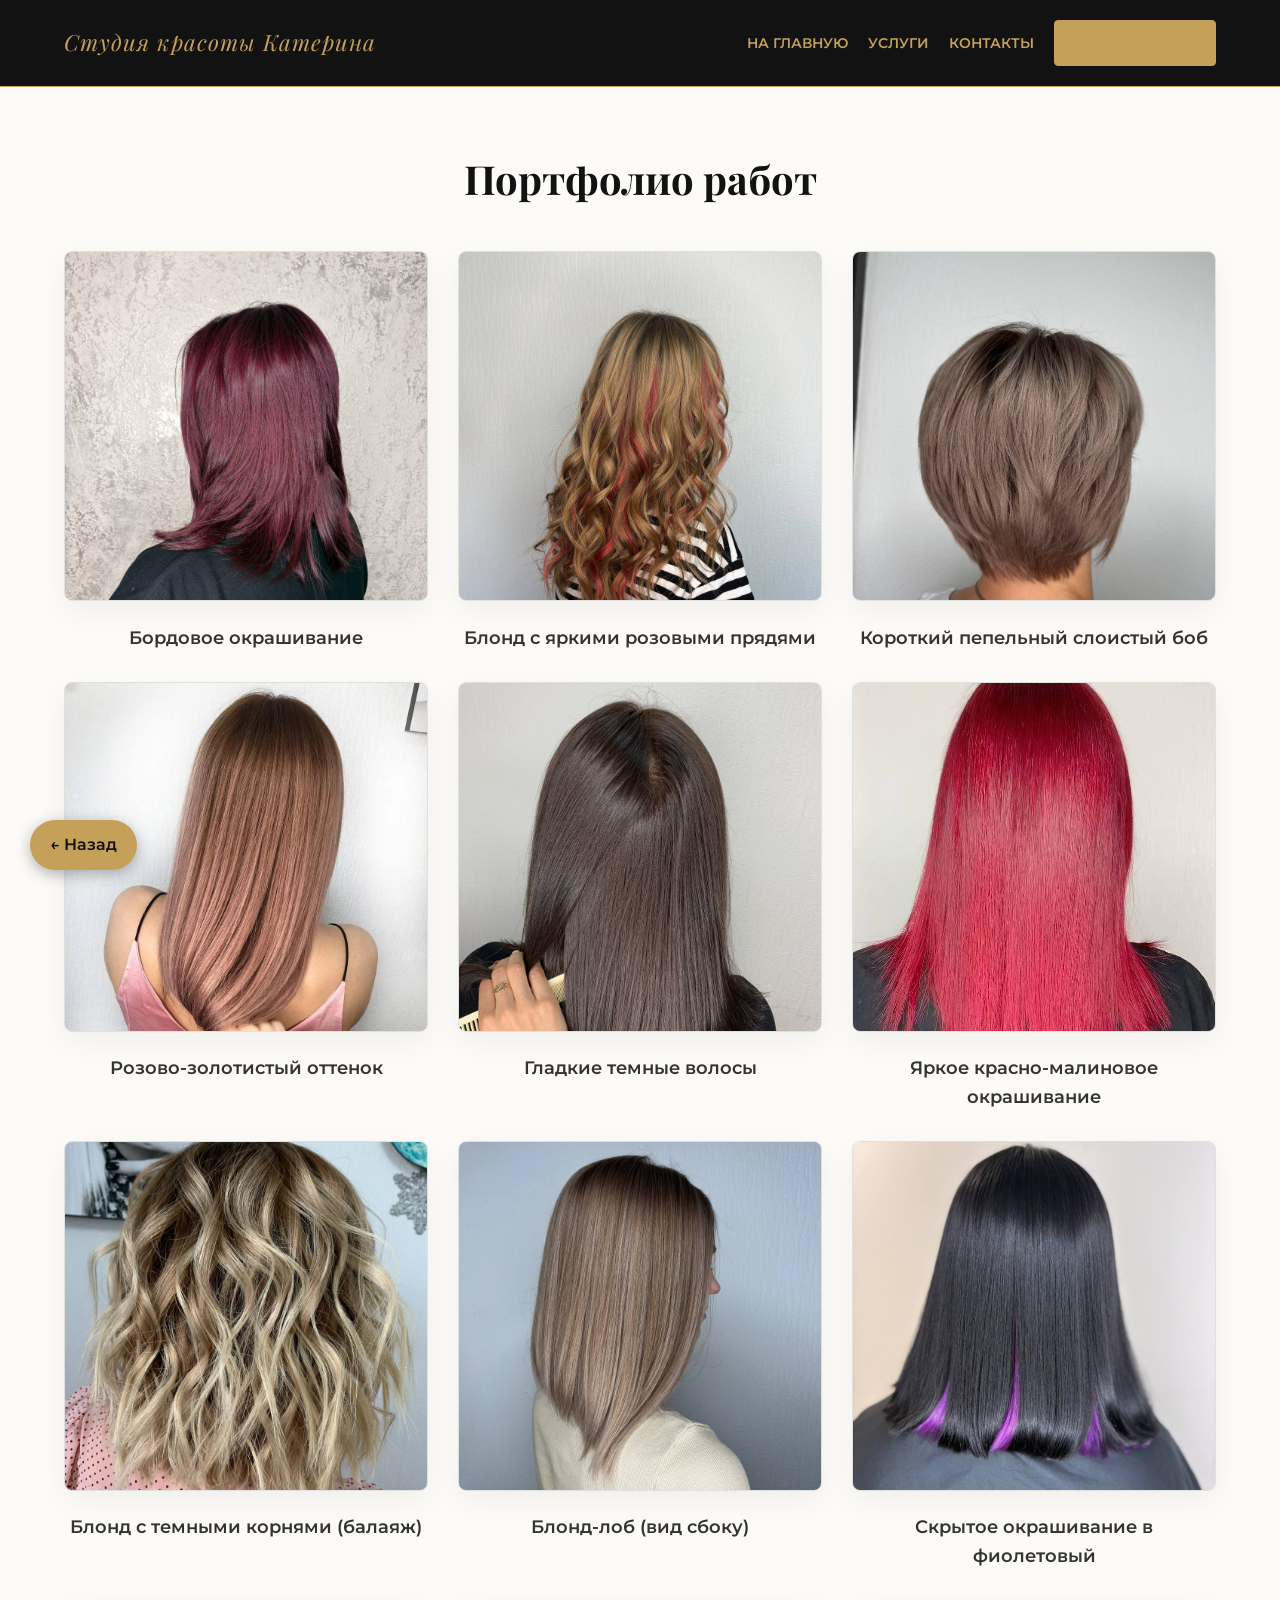
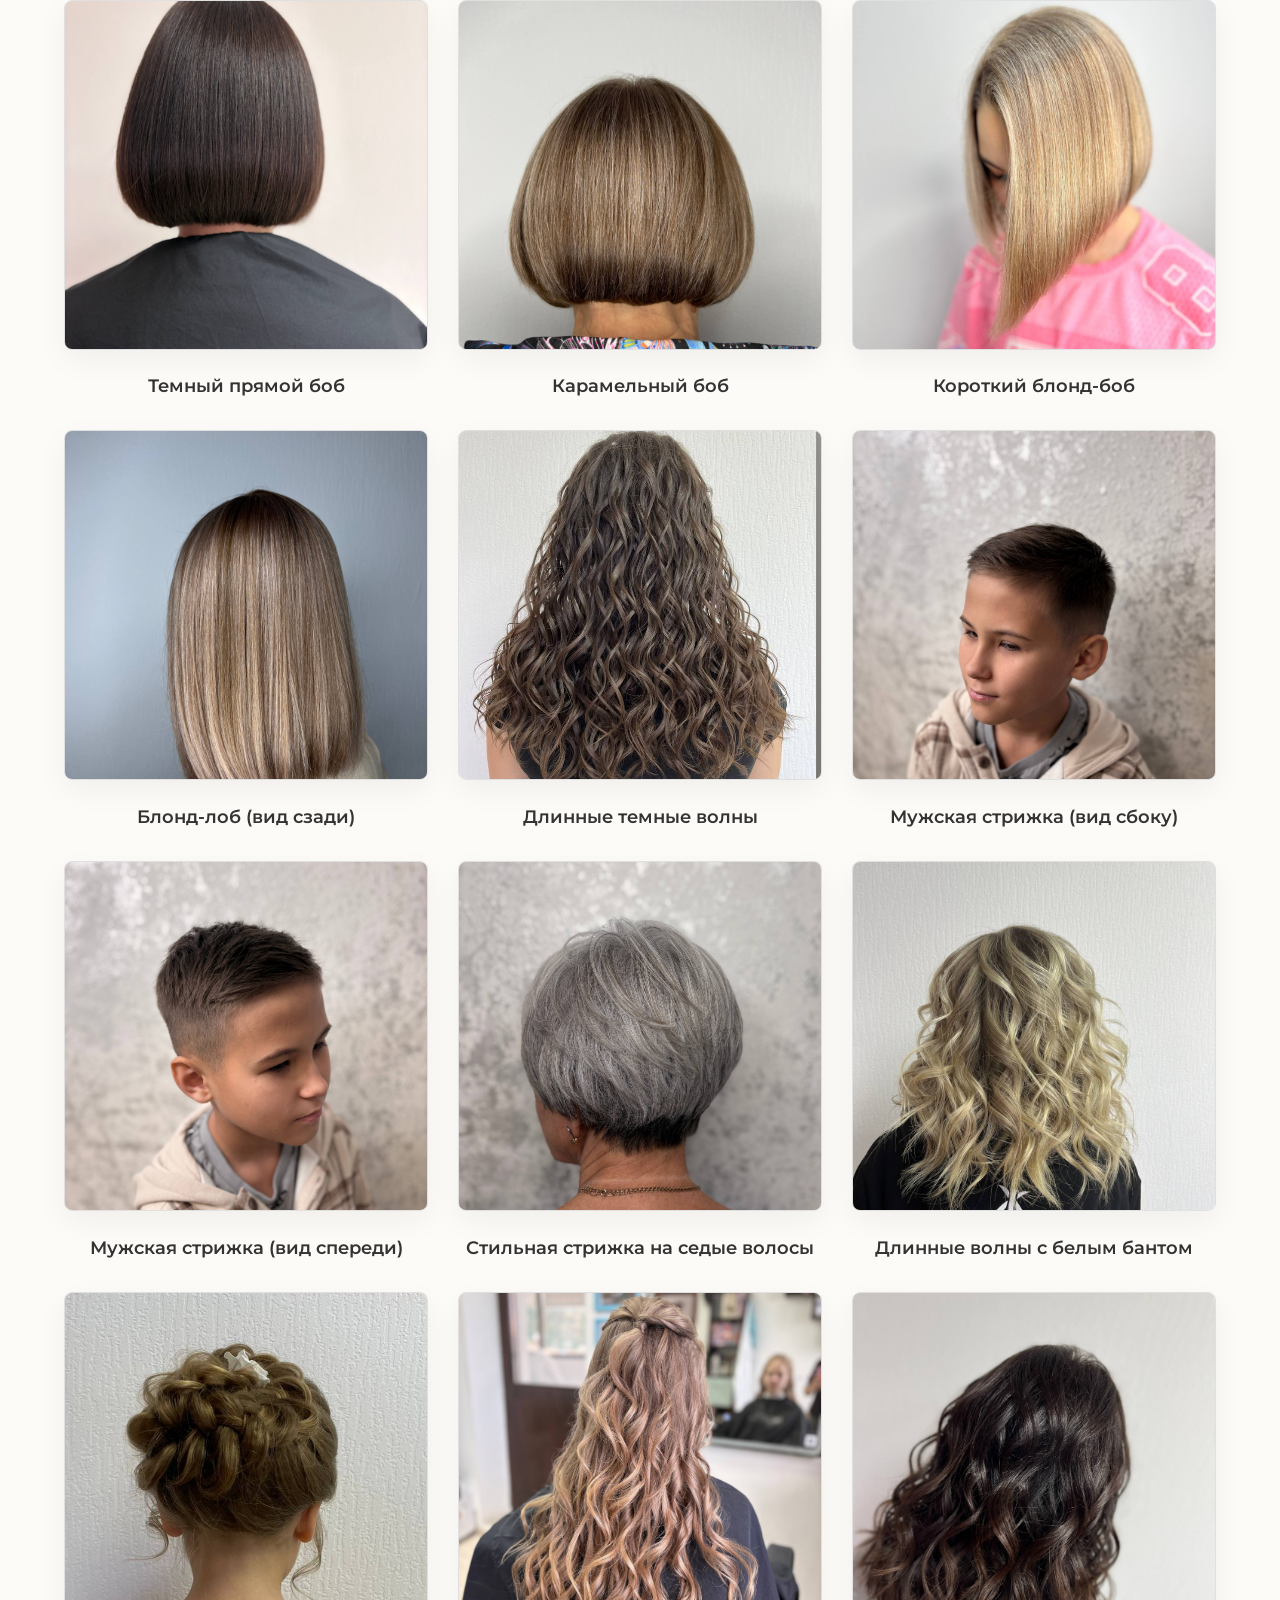
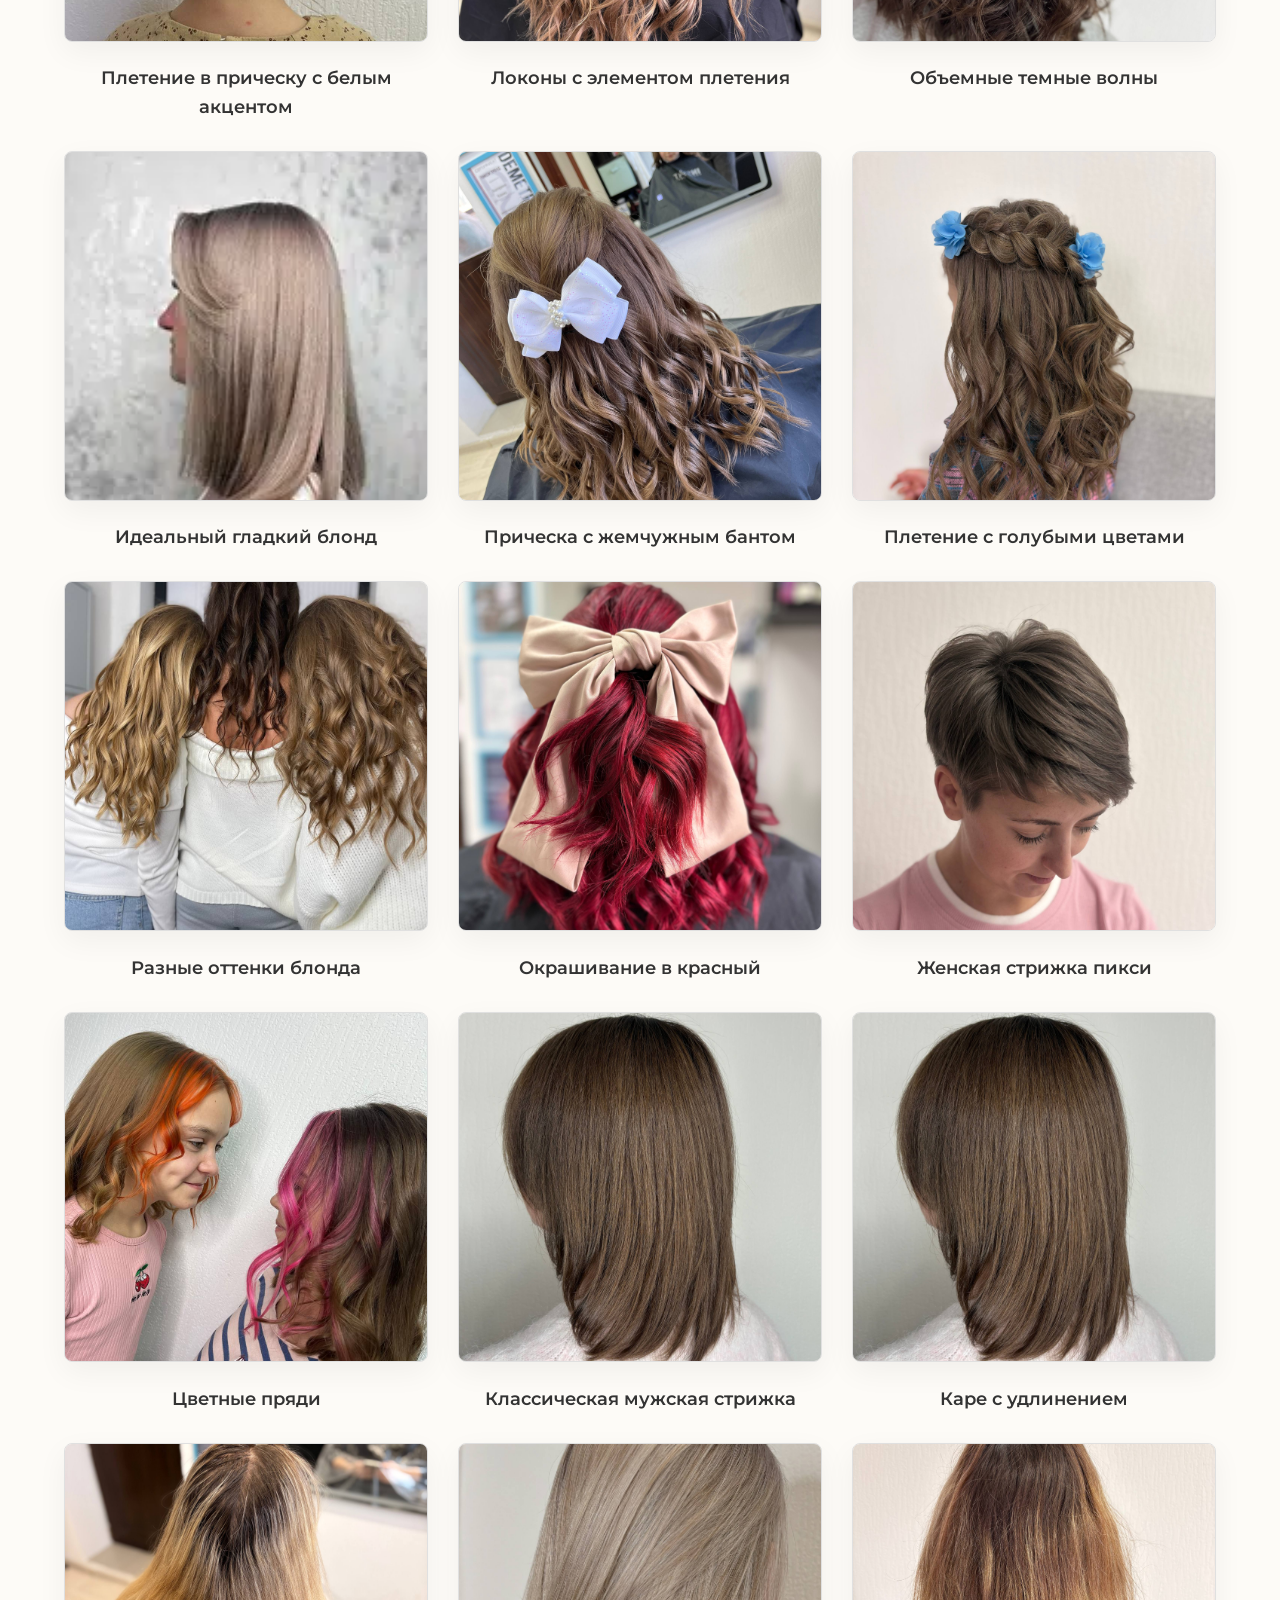
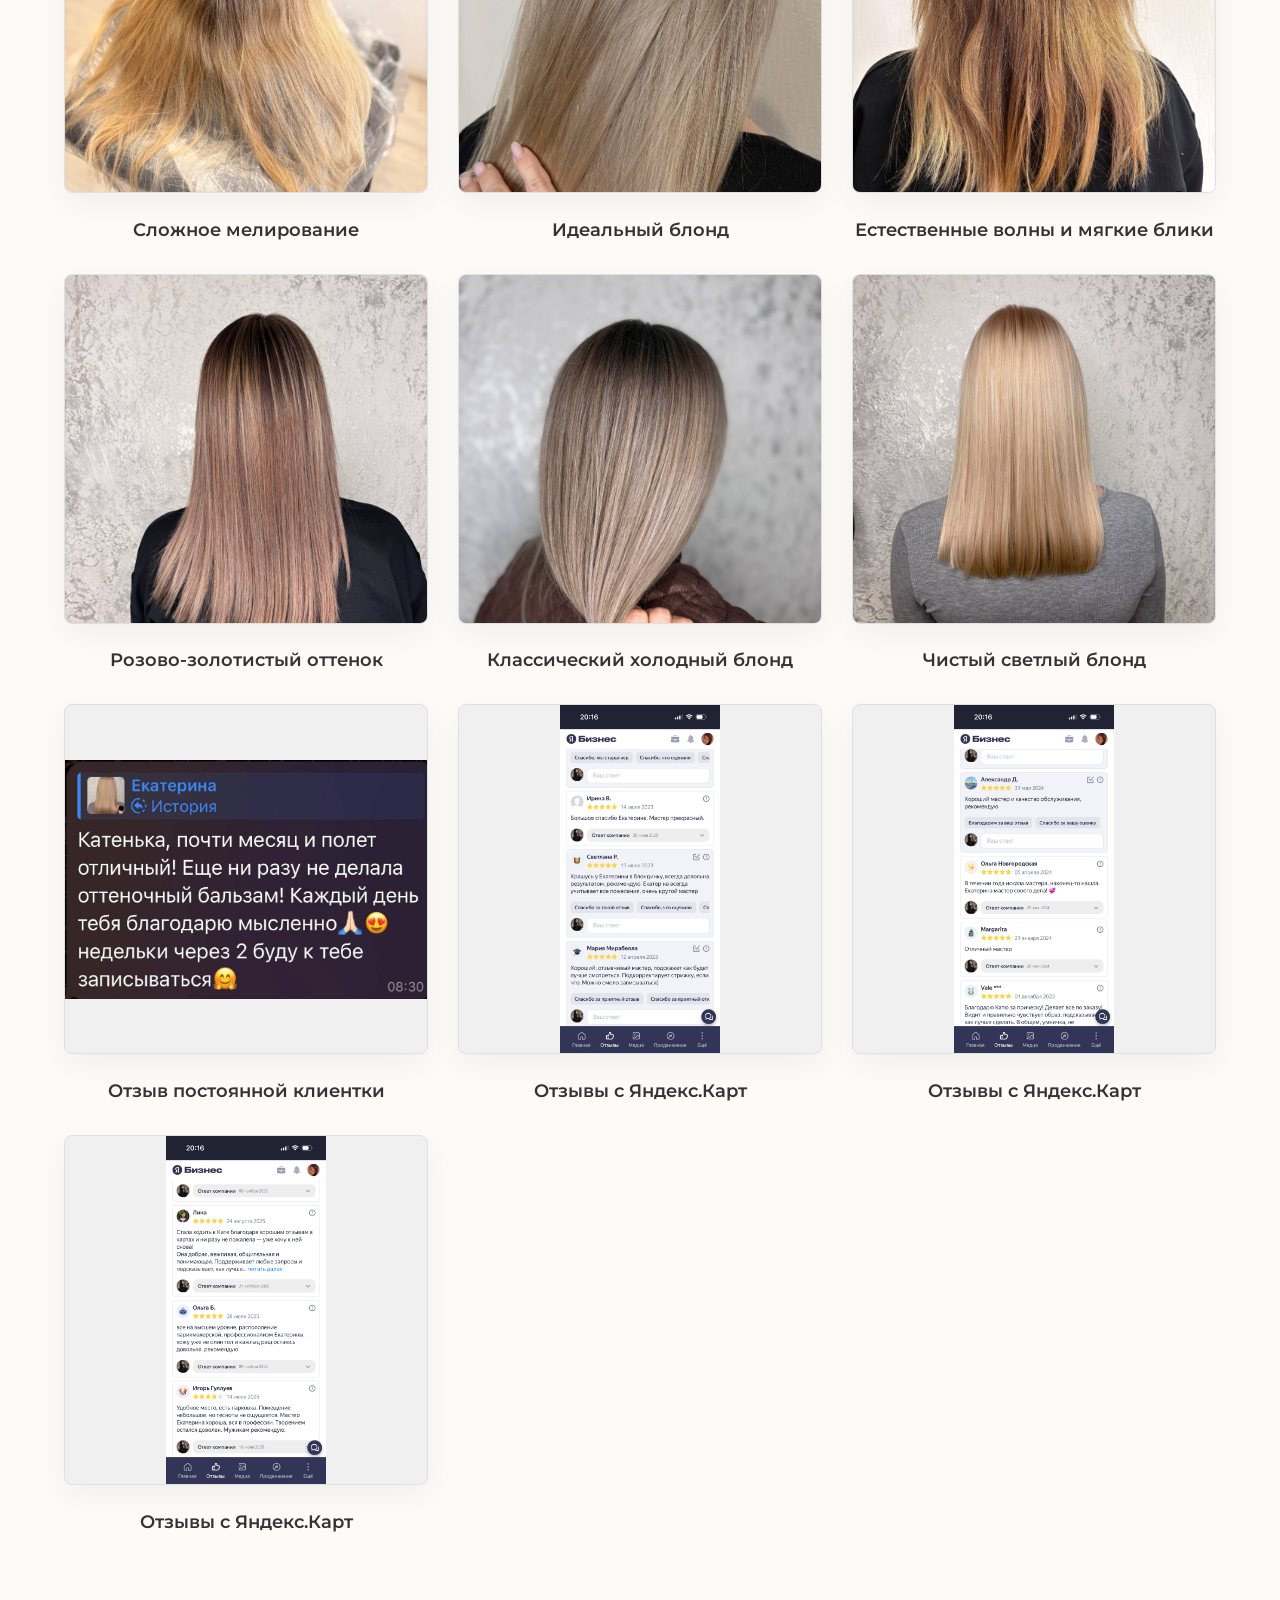
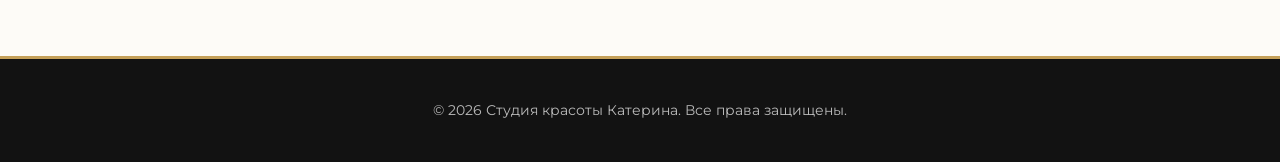
==== commit f05cad4b: "Update gallery.html" ====
--- a/gallery.html
+++ b/gallery.html
@@ -137,21 +137,6 @@
                 <div class="caption">Блонд с темными корнями (балаяж)</div>
             </div>
 
-            <div class="gallery-item" onclick="openLightbox('images/reviews_yandex_1.jpg')">
-                <img src="images/reviews_yandex_1.jpg" class="review-img" alt="Отзывы клиентов">
-                <div class="caption">Отзывы с Яндекс.Карт</div>
-            </div>
-
-            <div class="gallery-item" onclick="openLightbox('images/reviews_yandex_2.jpg')">
-                <img src="images/reviews_yandex_2.jpg" class="review-img" alt="Отзывы клиентов">
-                <div class="caption">Отзывы с Яндекс.Карт</div>
-            </div>
-
-            <div class="gallery-item" onclick="openLightbox('images/reviews_yandex_3.jpg')">
-                <img src="images/reviews_yandex_3.jpg" class="review-img" alt="Отзывы клиентов">
-                <div class="caption">Отзывы с Яндекс.Карт</div>
-            </div>
-
             <!-- ПРЕДЫДУЩАЯ ПАРТИЯ -->
             <div class="gallery-item" onclick="openLightbox('images/blonde_lob_side.jpg')">
                 <img src="images/blonde_lob_side.jpg" alt="Блонд-лоб сбоку">
@@ -280,30 +265,46 @@
                 <img src="images/long_sleek_blonde.jpg" alt="Гладкий блонд">
                 <div class="caption">Идеальный блонд</div>
             </div>
-            
+
+            <div class="gallery-item" onclick="openLightbox('images/natural_waves.jpg')">
+                <img src="images/natural_waves.jpg" alt="Естественные волны">
+                <div class="caption">Естественные волны и мягкие блики</div>
+            </div>
+
+            <div class="gallery-item" onclick="openLightbox('images/rose_gold_balayage.jpg')">
+                <img src="images/rose_gold_balayage.jpg" alt="Розово-золотистый блонд">
+                <div class="caption">Розово-золотистый оттенок</div>
+            </div>
+
+            <div class="gallery-item" onclick="openLightbox('images/classic_blonde.jpg')">
+                <img src="images/classic_blonde.jpg" alt="Классический блонд">
+                <div class="caption">Классический холодный блонд</div>
+            </div>
+
+            <div class="gallery-item" onclick="openLightbox('images/light_blonde_straight.jpg')">
+                <img src="images/light_blonde_straight.jpg" alt="Прямой светлый блонд">
+                <div class="caption">Чистый светлый блонд</div>
+            </div>
+
+            <!-- ОТЗЫВЫ (В САМОМ КОНЦЕ) -->
             <div class="gallery-item" onclick="openLightbox('images/review_ekaterina.jpg')">
                 <img src="images/review_ekaterina.jpg" class="review-img" alt="Отзыв клиента">
                 <div class="caption">Отзыв постоянной клиентки</div>
             </div>
 
-            <div class="gallery-item" onclick="openLightbox('images/natural_waves.jpg')">
-                <img src="images/natural_waves.jpg" alt="Естественные волны">
-                <div class="caption">Естественные волны и мягкие блики</div>
-            </div>
-
-            <div class="gallery-item" onclick="openLightbox('images/rose_gold_balayage.jpg')">
-                <img src="images/rose_gold_balayage.jpg" alt="Розово-золотистый блонд">
-                <div class="caption">Розово-золотистый оттенок</div>
-            </div>
-
-            <div class="gallery-item" onclick="openLightbox('images/classic_blonde.jpg')">
-                <img src="images/classic_blonde.jpg" alt="Классический блонд">
-                <div class="caption">Классический холодный блонд</div>
-            </div>
-
-            <div class="gallery-item" onclick="openLightbox('images/light_blonde_straight.jpg')">
-                <img src="images/light_blonde_straight.jpg" alt="Прямой светлый блонд">
-                <div class="caption">Чистый светлый блонд</div>
+            <div class="gallery-item" onclick="openLightbox('images/reviews_yandex_1.jpg')">
+                <img src="images/reviews_yandex_1.jpg" class="review-img" alt="Отзывы клиентов">
+                <div class="caption">Отзывы с Яндекс.Карт</div>
+            </div>
+
+            <div class="gallery-item" onclick="openLightbox('images/reviews_yandex_2.jpg')">
+                <img src="images/reviews_yandex_2.jpg" class="review-img" alt="Отзывы клиентов">
+                <div class="caption">Отзывы с Яндекс.Карт</div>
+            </div>
+
+            <div class="gallery-item" onclick="openLightbox('images/reviews_yandex_3.jpg')">
+                <img src="images/reviews_yandex_3.jpg" class="review-img" alt="Отзывы клиентов">
+                <div class="caption">Отзывы с Яндекс.Карт</div>
             </div>
         </div>
     </section>
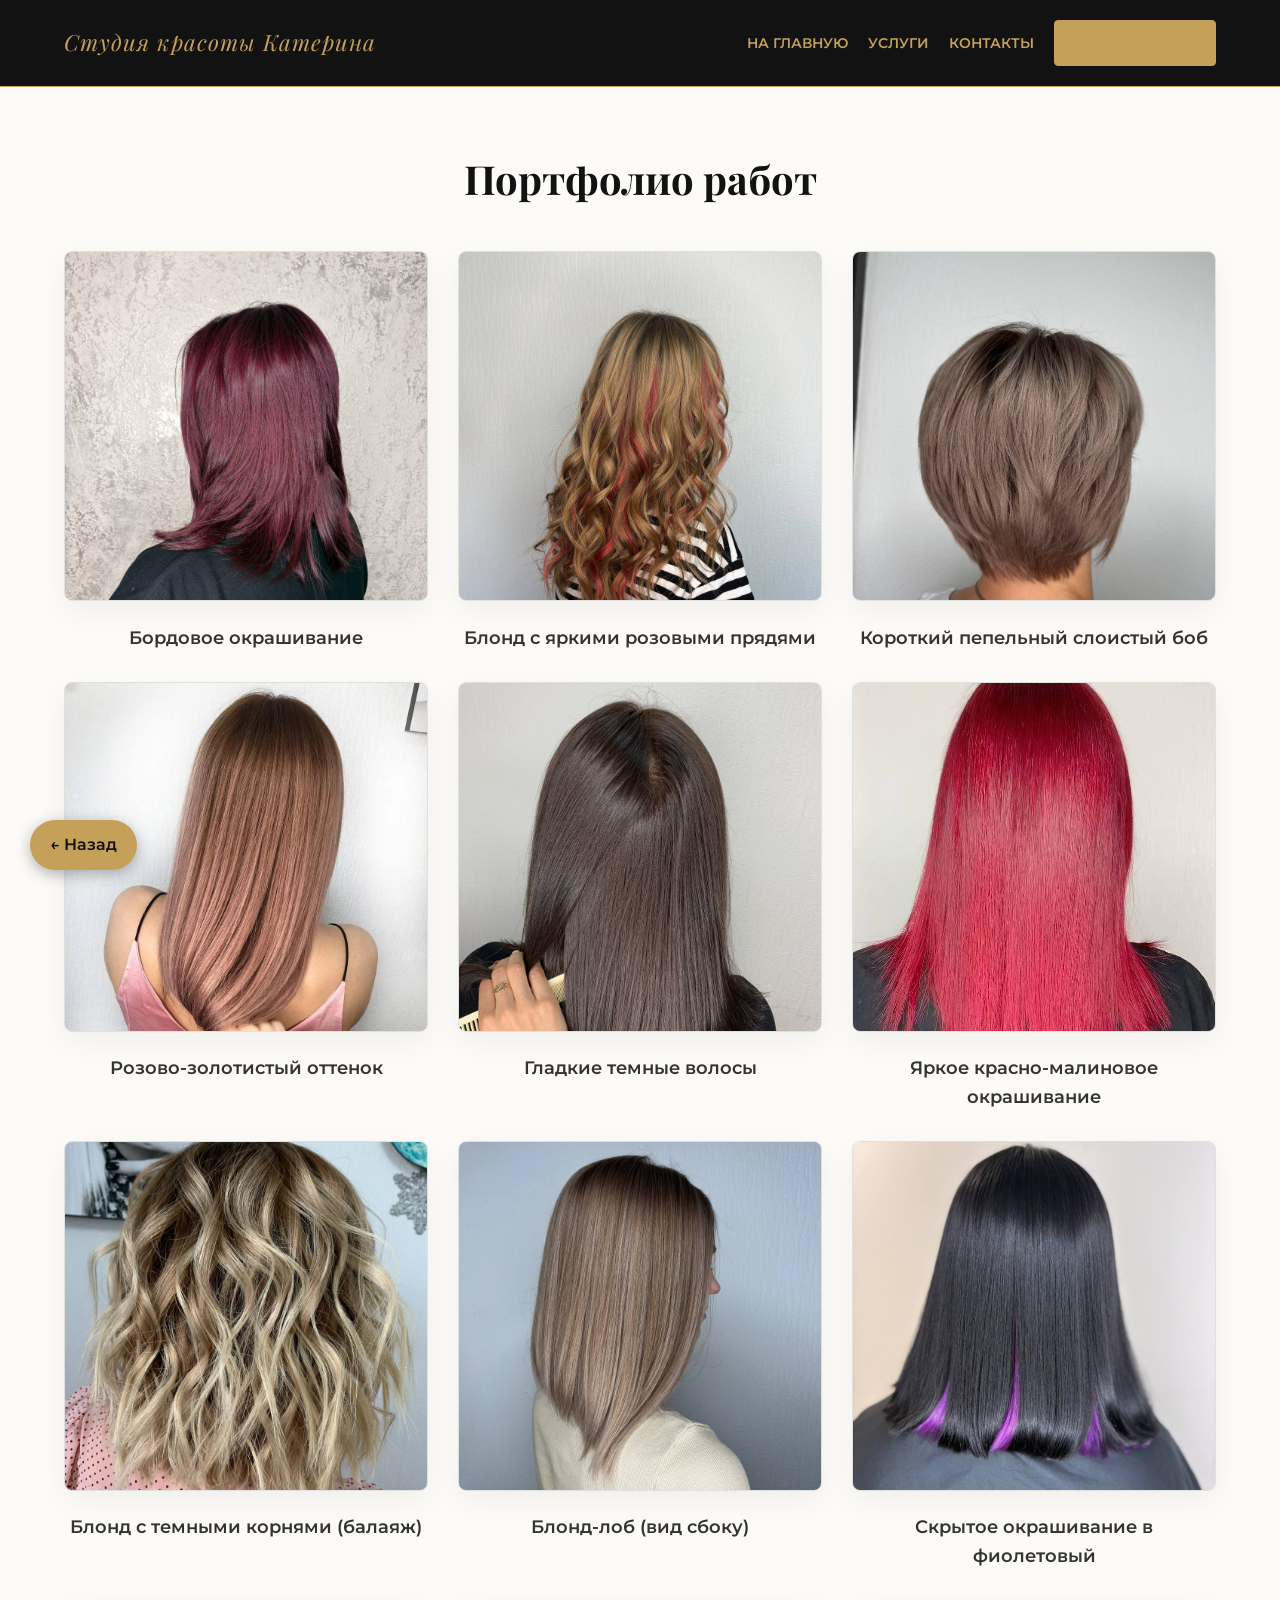
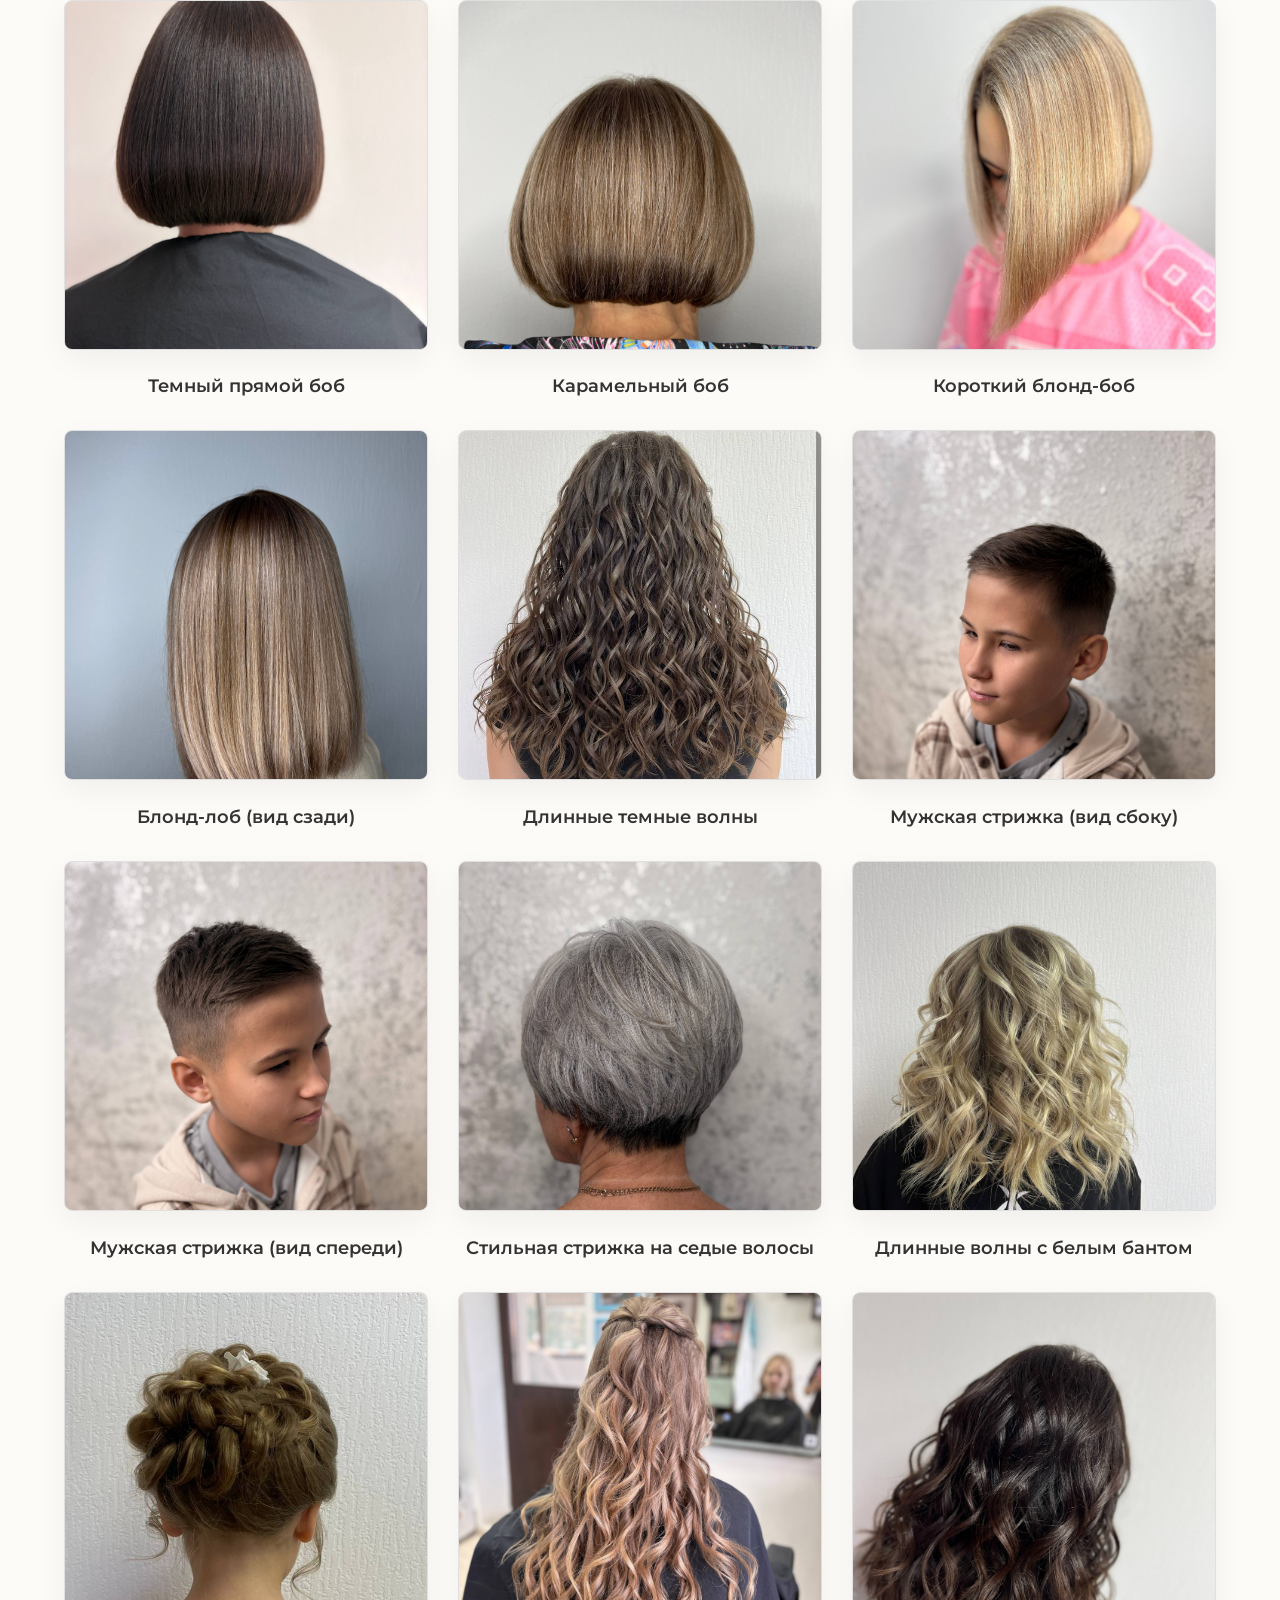
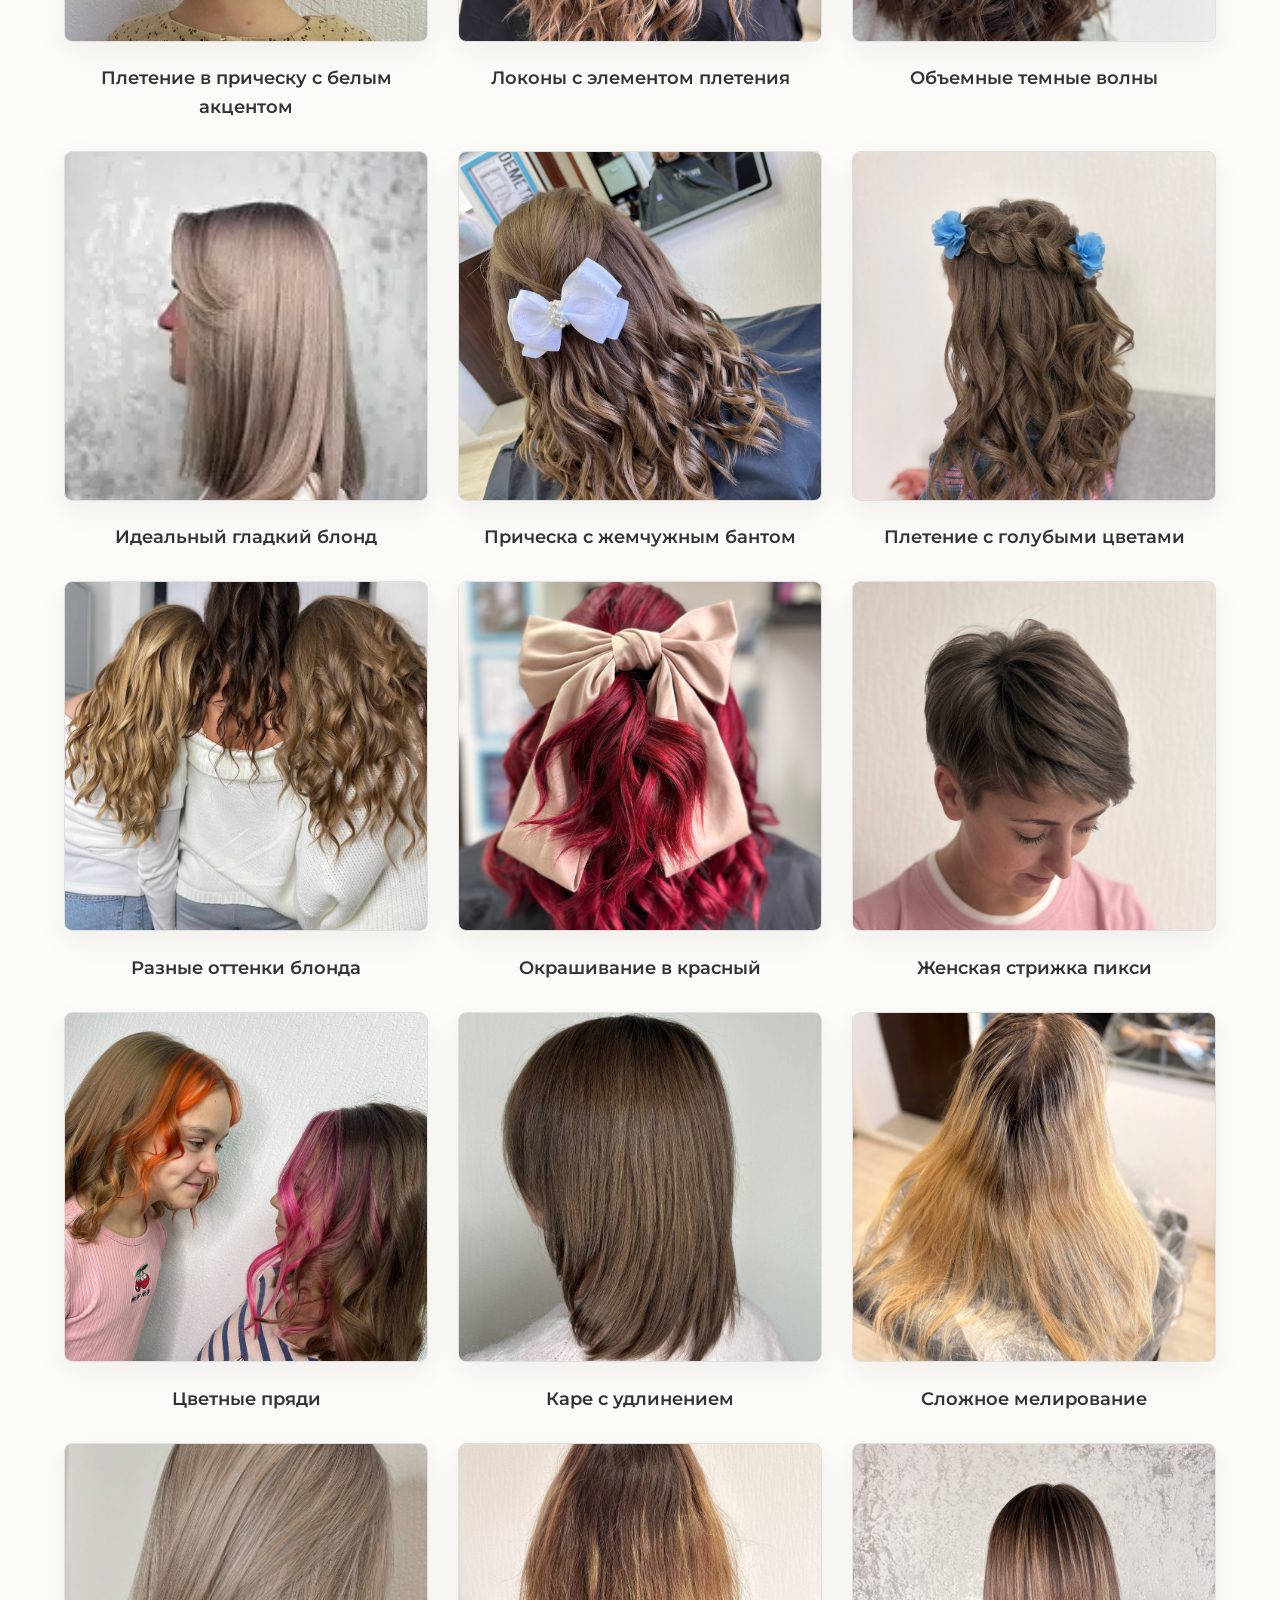
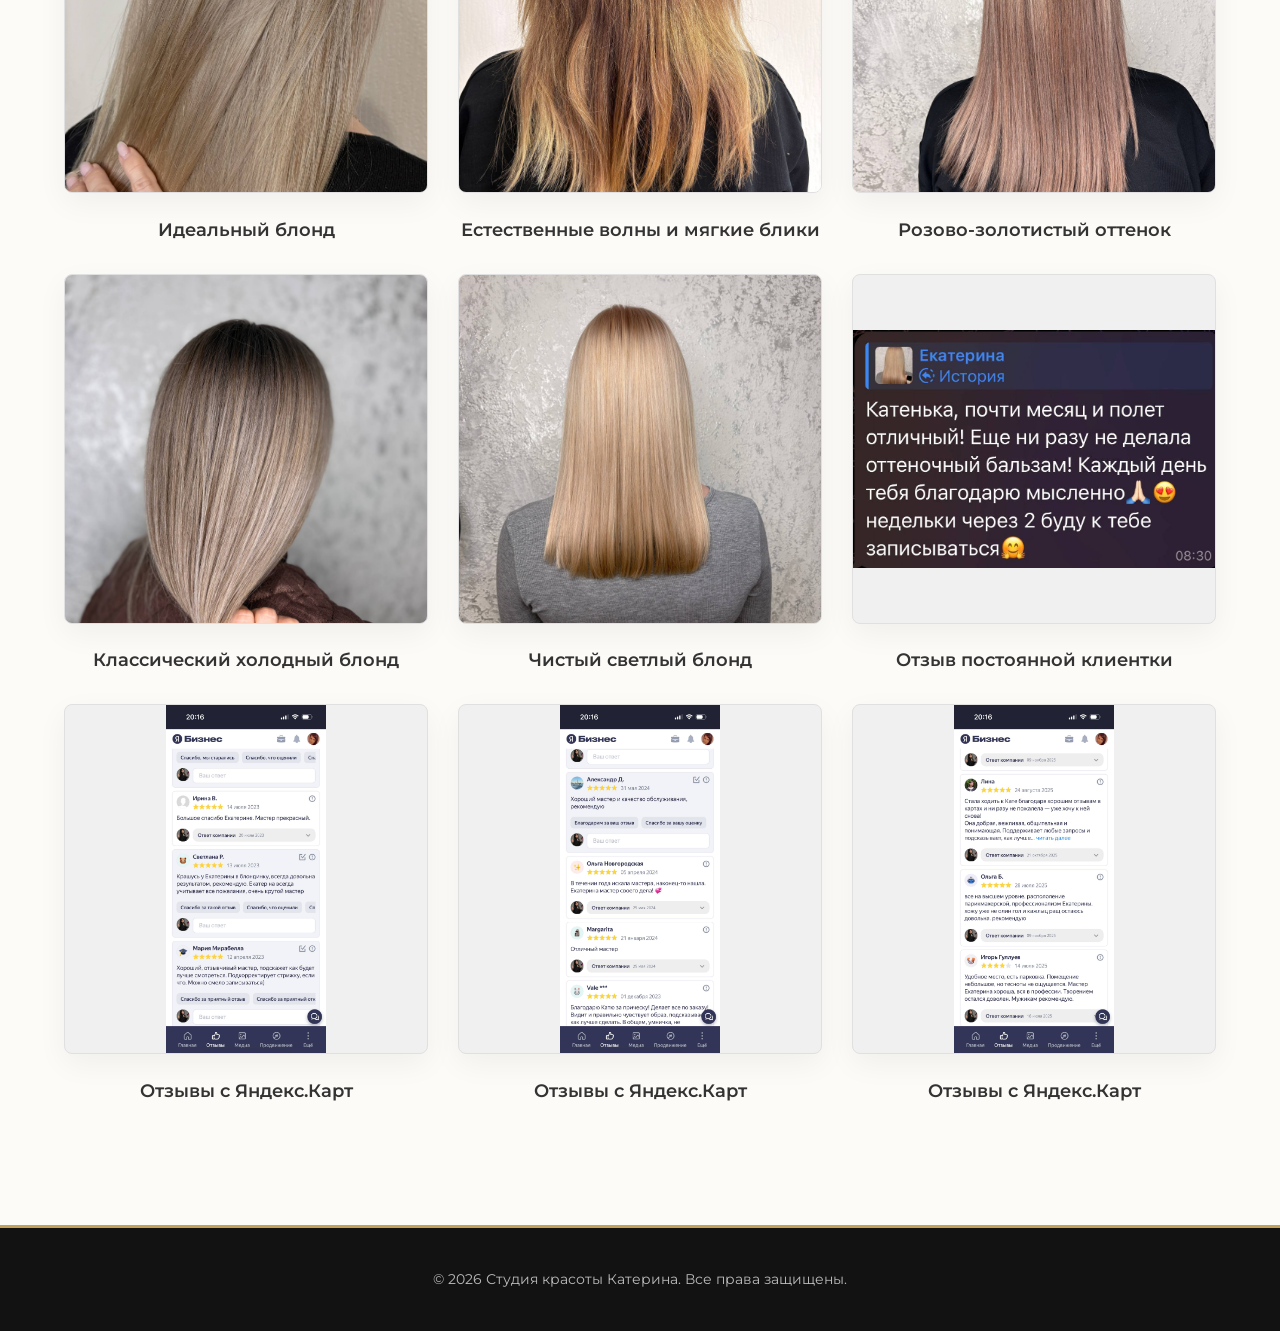
==== commit 25aaa23a: "Update gallery.html" ====
--- a/gallery.html
+++ b/gallery.html
@@ -245,11 +245,6 @@
                 <div class="caption">Цветные пряди</div>
             </div>
 
-            <div class="gallery-item" onclick="openLightbox('images/extra2.jpg')">
-                <img src="images/extra2.jpg" alt="Мужская стрижка">
-                <div class="caption">Классическая мужская стрижка</div>
-            </div>
-
             <!-- САМАЯ ПЕРВАЯ ПАРТИЯ ГАЛЕРЕИ -->
             <div class="gallery-item" onclick="openLightbox('images/brown_bob.jpg')">
                 <img src="images/brown_bob.jpg" alt="Каре с удлинением">
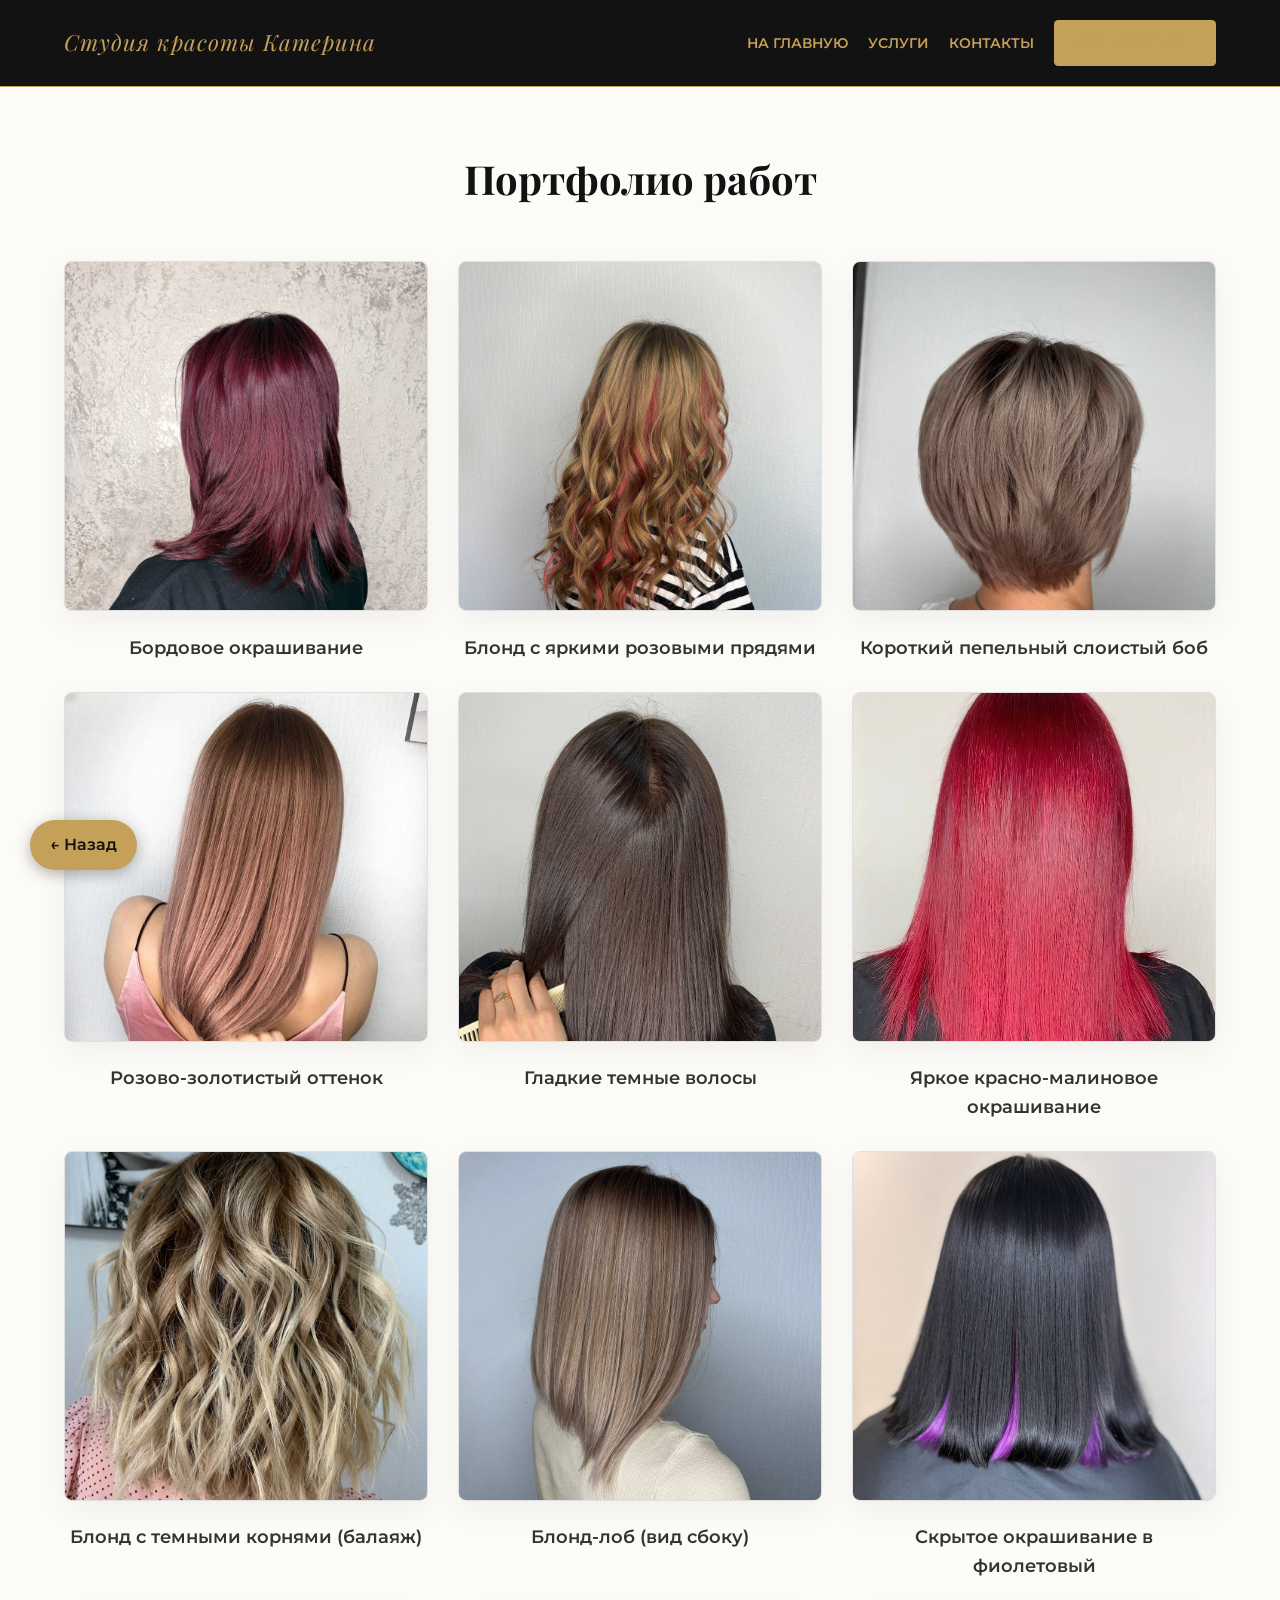
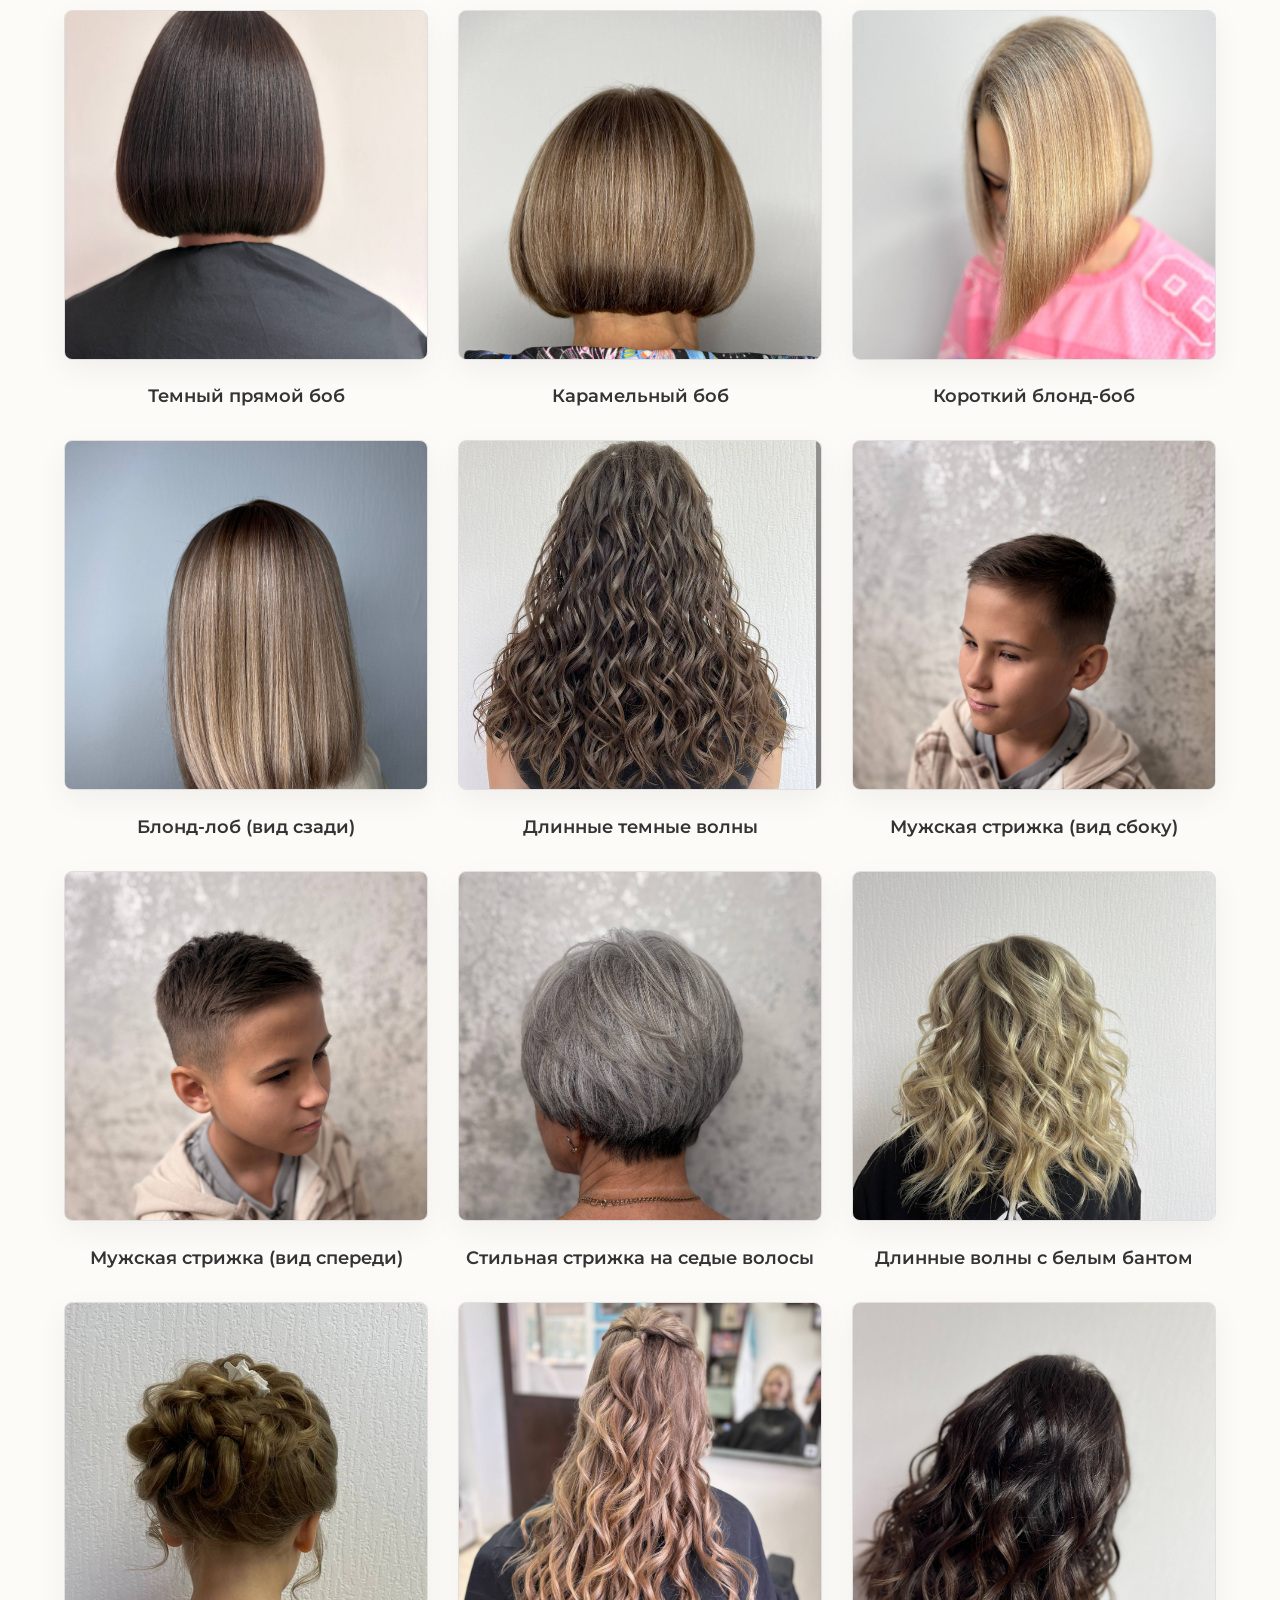
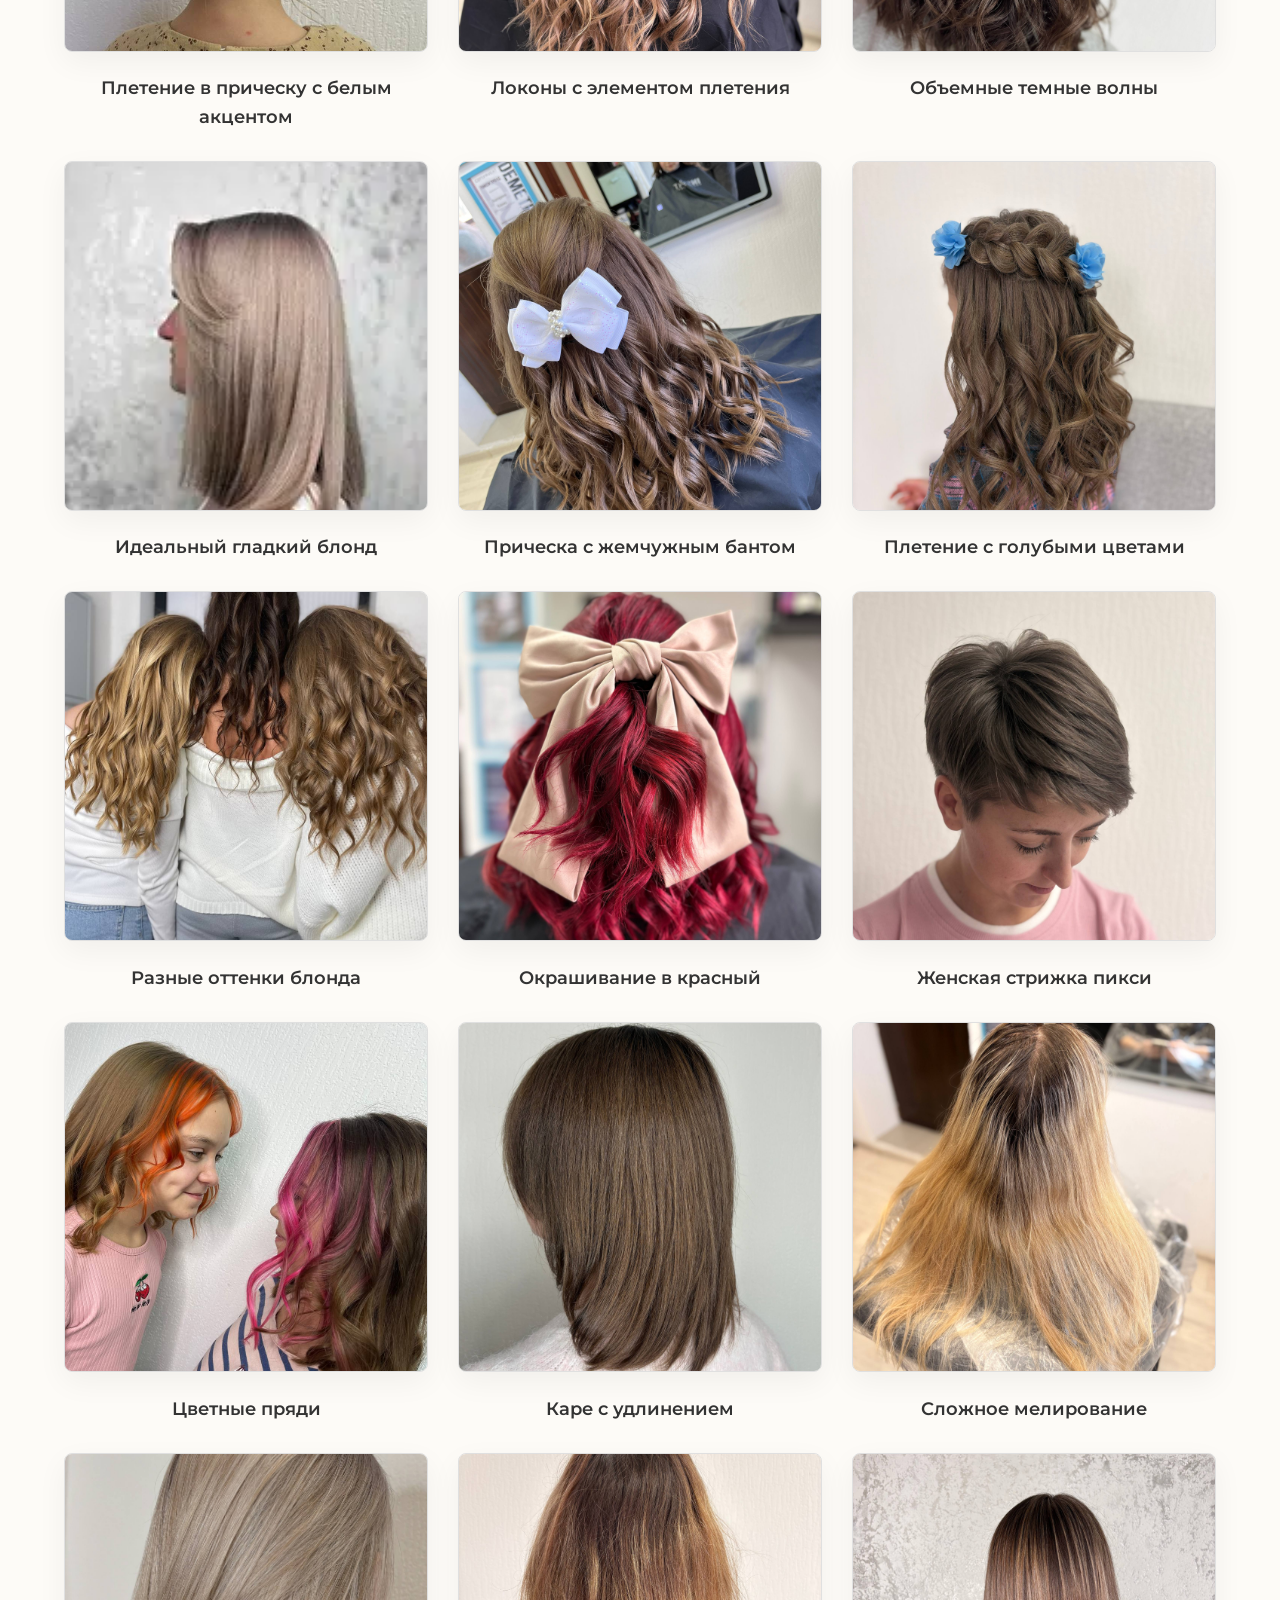
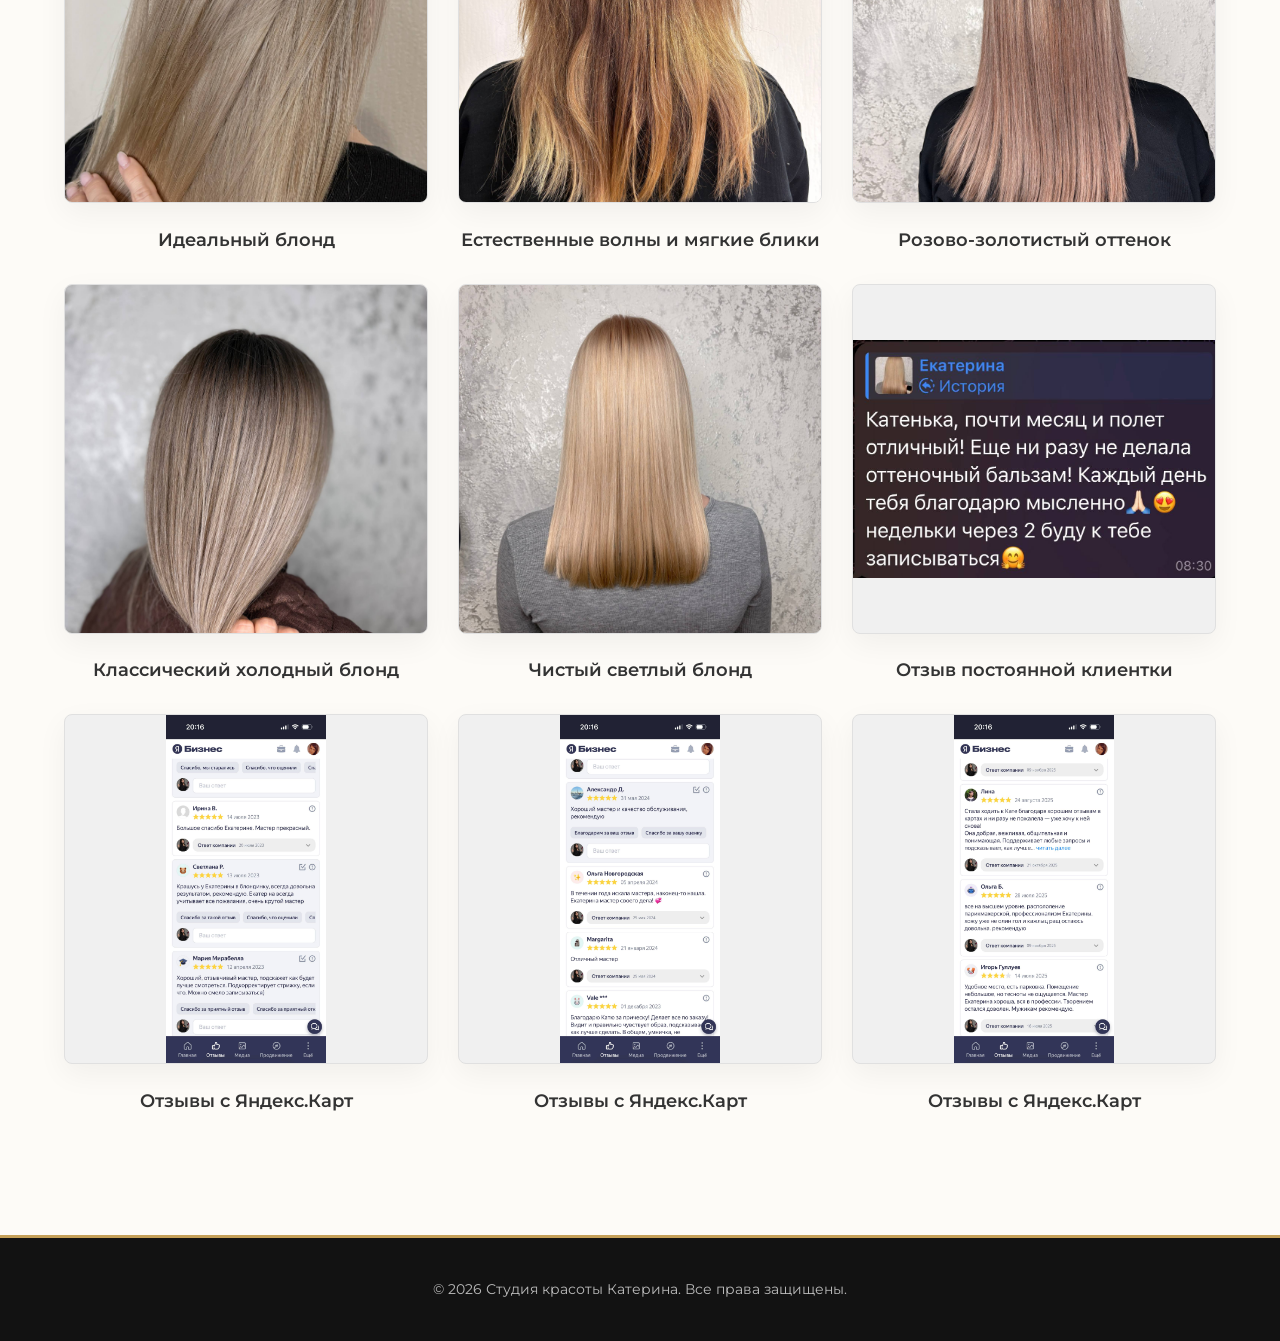
==== commit c53c81ae: "Add files via upload Обновление сайта до v17" ====
--- a/gallery.html
+++ b/gallery.html
@@ -1,335 +1,77 @@
-<!DOCTYPE html>
-<html lang="ru">
-<head>
-    <meta charset="UTF-8">
-    <meta name="viewport" content="width=device-width, initial-scale=1.0">
-    <title>Портфолио | Студия красоты Катерина</title>
-    <link href="https://fonts.googleapis.com/css2?family=Montserrat:wght@300;400;600&family=Playfair+Display:ital,wght@0,400;0,600;1,400&display=swap" rel="stylesheet">
-    <style>
-        :root {
-            --bg-dark: #121212; --bg-light: #fdfbf7; --gold: #c5a059;
-            --text-light: #fdfbf7; --text-dark: #333;
-        }
-        * { margin: 0; padding: 0; box-sizing: border-box; }
-        body { font-family: 'Montserrat', sans-serif; background-color: var(--bg-light); color: var(--text-dark); line-height: 1.6; }
-        h1, h2, h3, .logo { font-family: 'Playfair Display', serif; }
-        
-        header { padding: 20px 5%; display: flex; justify-content: space-between; align-items: center; background: var(--bg-dark); color: var(--gold); border-bottom: 1px solid var(--gold); position: sticky; top: 0; z-index: 100; }
-        .logo { font-size: 1.4rem; letter-spacing: 1px; font-style: italic; }
-        
-        .nav-links { display: flex; gap: 20px; align-items: center; }
-        .nav-links a { color: var(--gold); text-decoration: none; font-weight: 600; transition: 0.3s; font-size: 0.9rem; text-transform: uppercase; }
-        .nav-links a:hover { color: #fff; }
-
-        .btn { display: inline-block; background-color: var(--gold); color: var(--bg-dark); padding: 12px 24px; text-decoration: none; border-radius: 4px; font-weight: 600; transition: all 0.3s; border: 1px solid var(--gold); cursor: pointer; text-transform: uppercase; font-size: 0.85rem; letter-spacing: 1px; text-align: center; line-height: 1.4; }
-        .btn:hover { background-color: transparent; color: var(--gold); }
-
-        /* ГАЛЕРЕЯ */
-        .gallery-section { padding: 60px 5%; text-align: center; }
-        .section-title { font-size: 2.5rem; margin-bottom: 40px; color: var(--bg-dark); }
-        
-        .gallery-grid { display: grid; grid-template-columns: repeat(auto-fill, minmax(300px, 1fr)); gap: 30px; }
-        
-        .gallery-item { cursor: pointer; transition: transform 0.3s; }
-        .gallery-item:hover { transform: translateY(-5px); }
-        
-        .gallery-item img { width: 100%; height: 350px; object-fit: cover; border-radius: 8px; border: 1px solid #e0e0e0; box-shadow: 0 10px 30px rgba(0,0,0,0.05); transition: 0.3s; }
-        .gallery-item img:hover { border-color: var(--gold); box-shadow: 0 15px 35px rgba(197, 160, 89, 0.2); }
-        
-        /* Стили для скриншотов отзывов (чтобы текст не обрезался) */
-        .gallery-item img.review-img { object-fit: contain; background-color: #f0f0f0; }
-
-        .caption { margin-top: 15px; font-weight: 600; font-size: 1.1rem; color: var(--text-dark); }
-
-        /* ЛАЙТБОКС (полноэкранный просмотр) */
-        .lightbox { display: none; position: fixed; z-index: 1000; padding-top: 60px; left: 0; top: 0; width: 100%; height: 100%; background-color: rgba(18, 18, 18, 0.95); }
-        .lightbox img { margin: auto; display: block; max-width: 90%; max-height: 85vh; border: 3px solid var(--gold); border-radius: 8px; box-shadow: 0 0 40px rgba(0,0,0,0.8); }
-        .close { position: absolute; top: 20px; right: 40px; color: #fff; font-size: 50px; font-weight: bold; cursor: pointer; transition: color 0.3s; }
-        .close:hover { color: var(--gold); }
-
-        /* Плавающая кнопка "Назад" */
-        .back-btn {
-            position: fixed;
-            bottom: 30px;
-            left: 30px;
-            background-color: var(--gold);
-            color: var(--bg-dark);
-            padding: 12px 20px;
-            text-decoration: none;
-            border-radius: 50px;
-            font-weight: 600;
-            box-shadow: 0 4px 15px rgba(0,0,0,0.3);
-            transition: all 0.3s;
-            z-index: 1000;
-            display: flex;
-            align-items: center;
-            gap: 8px;
-            font-size: 1rem;
-        }
-        .back-btn:hover {
-            background-color: #d4af37;
-            transform: translateY(-3px);
-            box-shadow: 0 6px 20px rgba(197, 160, 89, 0.5);
-            color: var(--bg-dark);
-        }
-
-        footer { background: var(--bg-dark); color: var(--text-light); text-align: center; padding: 40px 20px; border-top: 3px solid var(--gold); margin-top: 60px; }
-        footer p { color: #bbb; font-size: 0.9rem; }
-
-        @media (max-width: 768px) { 
-            header { flex-direction: column; gap: 15px; } 
-            .nav-links { flex-wrap: wrap; justify-content: center; }
-            .gallery-grid { grid-template-columns: 1fr; }
-            .close { right: 20px; top: 10px; font-size: 40px; }
-            .back-btn { bottom: 20px; left: 20px; padding: 10px 15px; font-size: 0.9rem; }
-        }
-    </style>
-</head>
-<body>
-
-    <header>
-        <div class="logo">Студия красоты Катерина</div>
-        <nav class="nav-links">
-            <a href="index.html">На главную</a>
-            <a href="index.html#services">Услуги</a>
-            <a href="index.html#contacts">Контакты</a>
-            <a href="https://telegram.me/parik_katya_bot" target="_blank" rel="noopener noreferrer" class="btn">Записаться</a>
-        </nav>
-    </header>
-
-    <section class="gallery-section">
-        <h2 class="section-title">Портфолио работ</h2>
-        
-        <div class="gallery-grid">
-            <!-- САМЫЕ НОВЫЕ ФОТО -->
-            <div class="gallery-item" onclick="openLightbox('images/burgundy_long_hair.jpg')">
-                <img src="images/burgundy_long_hair.jpg" alt="Бордовые длинные волосы">
-                <div class="caption">Бордовое окрашивание</div>
-            </div>
-
-            <div class="gallery-item" onclick="openLightbox('images/blonde_pink_strands.jpg')">
-                <img src="images/blonde_pink_strands.jpg" alt="Блонд с розовыми прядями">
-                <div class="caption">Блонд с яркими розовыми прядями</div>
-            </div>
-
-            <div class="gallery-item" onclick="openLightbox('images/short_ashy_layered_bob.jpg')">
-                <img src="images/short_ashy_layered_bob.jpg" alt="Короткий пепельный боб">
-                <div class="caption">Короткий пепельный слоистый боб</div>
-            </div>
-
-            <div class="gallery-item" onclick="openLightbox('images/rose_gold_long_hair.jpg')">
-                <img src="images/rose_gold_long_hair.jpg" alt="Розово-золотистые волосы">
-                <div class="caption">Розово-золотистый оттенок</div>
-            </div>
-
-            <div class="gallery-item" onclick="openLightbox('images/dark_brown_straight_hair.jpg')">
-                <img src="images/dark_brown_straight_hair.jpg" alt="Темные прямые волосы">
-                <div class="caption">Гладкие темные волосы</div>
-            </div>
-
-            <div class="gallery-item" onclick="openLightbox('images/vivid_red_hair.jpg')">
-                <img src="images/vivid_red_hair.jpg" alt="Яркие красно-малиновые волосы">
-                <div class="caption">Яркое красно-малиновое окрашивание</div>
-            </div>
-
-            <div class="gallery-item" onclick="openLightbox('images/blonde_balayage_wavy_bob.jpg')">
-                <img src="images/blonde_balayage_wavy_bob.jpg" alt="Блонд с темными корнями">
-                <div class="caption">Блонд с темными корнями (балаяж)</div>
-            </div>
-
-            <!-- ПРЕДЫДУЩАЯ ПАРТИЯ -->
-            <div class="gallery-item" onclick="openLightbox('images/blonde_lob_side.jpg')">
-                <img src="images/blonde_lob_side.jpg" alt="Блонд-лоб сбоку">
-                <div class="caption">Блонд-лоб (вид сбоку)</div>
-            </div>
-
-            <div class="gallery-item" onclick="openLightbox('images/black_purple_underlayer.jpg')">
-                <img src="images/black_purple_underlayer.jpg" alt="Скрытое окрашивание в фиолетовый">
-                <div class="caption">Скрытое окрашивание в фиолетовый</div>
-            </div>
-
-            <div class="gallery-item" onclick="openLightbox('images/dark_straight_bob.jpg')">
-                <img src="images/dark_straight_bob.jpg" alt="Темный прямой боб">
-                <div class="caption">Темный прямой боб</div>
-            </div>
-
-            <div class="gallery-item" onclick="openLightbox('images/caramel_bob_back.jpg')">
-                <img src="images/caramel_bob_back.jpg" alt="Карамельный боб">
-                <div class="caption">Карамельный боб</div>
-            </div>
-
-            <div class="gallery-item" onclick="openLightbox('images/short_blonde_bob_pink.jpg')">
-                <img src="images/short_blonde_bob_pink.jpg" alt="Короткий блонд">
-                <div class="caption">Короткий блонд-боб</div>
-            </div>
-
-            <div class="gallery-item" onclick="openLightbox('images/blonde_lob_back.jpg')">
-                <img src="images/blonde_lob_back.jpg" alt="Блонд-лоб сзади">
-                <div class="caption">Блонд-лоб (вид сзади)</div>
-            </div>
-
-            <div class="gallery-item" onclick="openLightbox('images/long_dark_wavy_hair.jpg')">
-                <img src="images/long_dark_wavy_hair.jpg" alt="Длинные темные волны">
-                <div class="caption">Длинные темные волны</div>
-            </div>
-
-            <!-- ВОССТАНОВЛЕННЫЕ ФОТО -->
-            <div class="gallery-item" onclick="openLightbox('images/boys_fade_side.jpg')">
-                <img src="images/boys_fade_side.jpg" alt="Мужская стрижка сбоку">
-                <div class="caption">Мужская стрижка (вид сбоку)</div>
-            </div>
-
-            <div class="gallery-item" onclick="openLightbox('images/boys_fade_front.jpg')">
-                <img src="images/boys_fade_front.jpg" alt="Мужская стрижка спереди">
-                <div class="caption">Мужская стрижка (вид спереди)</div>
-            </div>
-
-            <div class="gallery-item" onclick="openLightbox('images/short_grey_hair.jpg')">
-                <img src="images/short_grey_hair.jpg" alt="Стрижка на седые волосы">
-                <div class="caption">Стильная стрижка на седые волосы</div>
-            </div>
-
-            <div class="gallery-item" onclick="openLightbox('images/long_wavy_white_bow.jpg')">
-                <img src="images/long_wavy_white_bow.jpg" alt="Длинные волны с белым бантом">
-                <div class="caption">Длинные волны с белым бантом</div>
-            </div>
-
-            <div class="gallery-item" onclick="openLightbox('images/braided_updo_white_bow.jpg')">
-                <img src="images/braided_updo_white_bow.jpg" alt="Прическа с плетением">
-                <div class="caption">Плетение в прическу с белым акцентом</div>
-            </div>
-
-            <div class="gallery-item" onclick="openLightbox('images/blonde_wavy_halfup.jpg')">
-                <img src="images/blonde_wavy_halfup.jpg" alt="Локоны с плетением">
-                <div class="caption">Локоны с элементом плетения</div>
-            </div>
-
-            <div class="gallery-item" onclick="openLightbox('images/dark_wavy_bob.jpg')">
-                <img src="images/dark_wavy_bob.jpg" alt="Темные волны">
-                <div class="caption">Объемные темные волны</div>
-            </div>
-
-            <div class="gallery-item" onclick="openLightbox('images/sleek_blonde_bob.jpg')">
-                <img src="images/sleek_blonde_bob.jpg" alt="Гладкий блонд каре">
-                <div class="caption">Идеальный гладкий блонд</div>
-            </div>
-
-            <div class="gallery-item" onclick="openLightbox('images/girl_pearl_bow.jpg')">
-                <img src="images/girl_pearl_bow.jpg" alt="Прическа с жемчужным бантом">
-                <div class="caption">Прическа с жемчужным бантом</div>
-            </div>
-
-            <!-- ФОТО С ГЛАВНОЙ СТРАНИЦЫ -->
-            <div class="gallery-item" onclick="openLightbox('images/braid_blue_flowers.jpg')">
-                <img src="images/braid_blue_flowers.jpg" alt="Плетение с цветами">
-                <div class="caption">Плетение с голубыми цветами</div>
-            </div>
-
-            <div class="gallery-item" onclick="openLightbox('images/three_girls.jpg')">
-                <img src="images/three_girls.jpg" alt="Разные оттенки">
-                <div class="caption">Разные оттенки блонда</div>
-            </div>
-
-            <div class="gallery-item" onclick="openLightbox('images/red_bow.jpg')">
-                <img src="images/red_bow.jpg" alt="Окрашивание в красный">
-                <div class="caption">Окрашивание в красный</div>
-            </div>
-
-            <div class="gallery-item" onclick="openLightbox('images/pixie.jpg')">
-                <img src="images/pixie.jpg" alt="Стрижка пикси">
-                <div class="caption">Женская стрижка пикси</div>
-            </div>
-
-            <div class="gallery-item" onclick="openLightbox('images/kids_pink.jpg')">
-                <img src="images/kids_pink.jpg" alt="Цветные пряди">
-                <div class="caption">Цветные пряди</div>
-            </div>
-
-            <!-- САМАЯ ПЕРВАЯ ПАРТИЯ ГАЛЕРЕИ -->
-            <div class="gallery-item" onclick="openLightbox('images/brown_bob.jpg')">
-                <img src="images/brown_bob.jpg" alt="Каре с удлинением">
-                <div class="caption">Каре с удлинением</div>
-            </div>
-            
-            <div class="gallery-item" onclick="openLightbox('images/blonde_highlights.jpg')">
-                <img src="images/blonde_highlights.jpg" alt="Сложное мелирование">
-                <div class="caption">Сложное мелирование</div>
-            </div>
-            
-            <div class="gallery-item" onclick="openLightbox('images/long_sleek_blonde.jpg')">
-                <img src="images/long_sleek_blonde.jpg" alt="Гладкий блонд">
-                <div class="caption">Идеальный блонд</div>
-            </div>
-
-            <div class="gallery-item" onclick="openLightbox('images/natural_waves.jpg')">
-                <img src="images/natural_waves.jpg" alt="Естественные волны">
-                <div class="caption">Естественные волны и мягкие блики</div>
-            </div>
-
-            <div class="gallery-item" onclick="openLightbox('images/rose_gold_balayage.jpg')">
-                <img src="images/rose_gold_balayage.jpg" alt="Розово-золотистый блонд">
-                <div class="caption">Розово-золотистый оттенок</div>
-            </div>
-
-            <div class="gallery-item" onclick="openLightbox('images/classic_blonde.jpg')">
-                <img src="images/classic_blonde.jpg" alt="Классический блонд">
-                <div class="caption">Классический холодный блонд</div>
-            </div>
-
-            <div class="gallery-item" onclick="openLightbox('images/light_blonde_straight.jpg')">
-                <img src="images/light_blonde_straight.jpg" alt="Прямой светлый блонд">
-                <div class="caption">Чистый светлый блонд</div>
-            </div>
-
-            <!-- ОТЗЫВЫ (В САМОМ КОНЦЕ) -->
-            <div class="gallery-item" onclick="openLightbox('images/review_ekaterina.jpg')">
-                <img src="images/review_ekaterina.jpg" class="review-img" alt="Отзыв клиента">
-                <div class="caption">Отзыв постоянной клиентки</div>
-            </div>
-
-            <div class="gallery-item" onclick="openLightbox('images/reviews_yandex_1.jpg')">
-                <img src="images/reviews_yandex_1.jpg" class="review-img" alt="Отзывы клиентов">
-                <div class="caption">Отзывы с Яндекс.Карт</div>
-            </div>
-
-            <div class="gallery-item" onclick="openLightbox('images/reviews_yandex_2.jpg')">
-                <img src="images/reviews_yandex_2.jpg" class="review-img" alt="Отзывы клиентов">
-                <div class="caption">Отзывы с Яндекс.Карт</div>
-            </div>
-
-            <div class="gallery-item" onclick="openLightbox('images/reviews_yandex_3.jpg')">
-                <img src="images/reviews_yandex_3.jpg" class="review-img" alt="Отзывы клиентов">
-                <div class="caption">Отзывы с Яндекс.Карт</div>
-            </div>
-        </div>
-    </section>
-
-    <!-- Окно для полноэкранного просмотра -->
-    <div id="lightbox" class="lightbox" onclick="closeLightbox()">
-        <span class="close">&times;</span>
-        <img id="lightbox-img" src="" alt="">
-    </div>
-
-    <!-- Плавающая кнопка Назад -->
-    <a href="index.html" class="back-btn">← Назад</a>
-
-    <footer>
-        <p>&copy; <span id="current-year"></span> Студия красоты Катерина. Все права защищены.</p>
-    </footer>
-
-    <script>
-        // Скрипт для полноэкранного просмотра
-        function openLightbox(imageSrc) {
-            document.getElementById('lightbox').style.display = "block";
-            document.getElementById('lightbox-img').src = imageSrc;
-        }
-
-        function closeLightbox() {
-            document.getElementById('lightbox').style.display = "none";
-        }
-
-        // Обновление года
-        document.getElementById('current-year').textContent = new Date().getFullYear();
-    </script>
-</body>
-</html>
+<!DOCTYPE html>
+<html lang="ru">
+<head>
+    <meta charset="UTF-8">
+    <meta name="viewport" content="width=device-width, initial-scale=1.0">
+    <title>Портфолио | Студия красоты Катерина</title>
+    <link href="https://fonts.googleapis.com/css2?family=Montserrat:wght@300;400;600&family=Playfair+Display:ital,wght@0,400;0,600;1,400&display=swap" rel="stylesheet">
+    <link rel="stylesheet" href="style.css">
+    <link rel="stylesheet" href="style-gallery.css">
+</head>
+<body>
+
+    <header>
+        <div class="logo">Студия красоты Катерина</div>
+        <nav class="nav-links">
+            <a href="index.html">На главную</a>
+            <a href="index.html#services">Услуги</a>
+            <a href="index.html#contacts">Контакты</a>
+            <a href="https://telegram.me/parik_katya_bot" target="_blank" rel="noopener noreferrer" class="btn">Записаться</a>
+        </nav>
+    </header>
+
+    <section class="gallery-section">
+        <h2 class="section-title">Портфолио работ</h2>
+        <div class="gallery-grid" id="gallery-grid"></div>
+    </section>
+
+    <div id="lightbox" class="lightbox" onclick="closeLightbox()">
+        <span class="close">&times;</span>
+        <img id="lightbox-img" src="" alt="">
+    </div>
+
+    <a href="index.html" class="back-btn">← Назад</a>
+
+    <footer>
+        <p>&copy; <span id="current-year"></span> Студия красоты Катерина. Все права защищены.</p>
+    </footer>
+
+    <script src="photos.js"></script>
+    <script>
+        // Рендер всей галереи из массива photos
+        const galleryGrid = document.getElementById('gallery-grid');
+        photos.forEach(p => {
+            const item = document.createElement('div');
+            item.className = 'gallery-item';
+            item.addEventListener('click', () => openLightbox(p.src));
+
+            const img = document.createElement('img');
+            img.src = p.src;
+            img.alt = p.alt;
+            img.loading = 'lazy';
+            if (p.isReview) img.className = 'review-img';
+
+            const caption = document.createElement('div');
+            caption.className = 'caption';
+            caption.textContent = p.caption || '';
+
+            item.appendChild(img);
+            item.appendChild(caption);
+            galleryGrid.appendChild(item);
+        });
+
+        function openLightbox(imageSrc) {
+            document.getElementById('lightbox').style.display = "block";
+            document.getElementById('lightbox-img').src = imageSrc;
+        }
+        function closeLightbox() {
+            document.getElementById('lightbox').style.display = "none";
+        }
+        document.addEventListener('keydown', e => {
+            if (e.key === 'Escape') closeLightbox();
+        });
+
+        document.getElementById('current-year').textContent = new Date().getFullYear();
+    </script>
+</body>
+</html>
--- a/style.css
+++ b/style.css
@@ -0,0 +1,96 @@
+/* ============================================================
+   ОБЩИЕ СТИЛИ ДЛЯ ВСЕХ СТРАНИЦ
+   Шрифты, переменные, шапка, кнопки, базовый футер.
+   Меняешь здесь — меняется на всём сайте.
+   ============================================================ */
+
+:root {
+    --bg-dark: #121212;
+    --bg-light: #fdfbf7;
+    --gold: #c5a059;
+    --text-light: #fdfbf7;
+    --text-dark: #333;
+    --warning-bg: rgba(197, 160, 89, 0.15);
+}
+
+* { margin: 0; padding: 0; box-sizing: border-box; }
+
+body {
+    font-family: 'Montserrat', sans-serif;
+    background-color: var(--bg-light);
+    color: var(--text-dark);
+    line-height: 1.6;
+}
+
+h1, h2, h3, .logo { font-family: 'Playfair Display', serif; }
+
+/* --- Шапка --- */
+header {
+    padding: 20px 5%;
+    display: flex;
+    justify-content: space-between;
+    align-items: center;
+    background: var(--bg-dark);
+    color: var(--gold);
+    border-bottom: 1px solid var(--gold);
+    position: sticky;
+    top: 0;
+    z-index: 100;
+}
+
+.logo { font-size: 1.4rem; letter-spacing: 1px; font-style: italic; }
+
+.nav-links { display: flex; gap: 20px; align-items: center; }
+.nav-links a {
+    color: var(--gold);
+    text-decoration: none;
+    font-weight: 600;
+    transition: 0.3s;
+    font-size: 0.9rem;
+    text-transform: uppercase;
+}
+.nav-links a:hover { color: #fff; }
+
+/* --- Кнопки --- */
+.btn {
+    display: inline-block;
+    background-color: var(--gold);
+    color: var(--bg-dark);
+    padding: 12px 24px;
+    text-decoration: none;
+    border-radius: 4px;
+    font-weight: 600;
+    transition: all 0.3s;
+    border: 1px solid var(--gold);
+    cursor: pointer;
+    text-transform: uppercase;
+    font-size: 0.85rem;
+    letter-spacing: 1px;
+    text-align: center;
+    line-height: 1.4;
+    position: relative;
+    z-index: 999;
+}
+.btn:hover { background-color: transparent; color: var(--gold); }
+
+/* --- Заголовки секций --- */
+.section-title {
+    text-align: center;
+    font-size: 2.5rem;
+    margin-bottom: 50px;
+    color: var(--bg-dark);
+}
+
+/* --- Базовый футер (общая часть) --- */
+footer {
+    background: var(--bg-dark);
+    color: var(--text-light);
+    text-align: center;
+    border-top: 3px solid var(--gold);
+}
+
+/* --- Мобильная адаптация шапки (общая) --- */
+@media (max-width: 768px) {
+    header { flex-direction: column; gap: 15px; }
+    .nav-links { flex-wrap: wrap; justify-content: center; }
+}
--- a/style-gallery.css
+++ b/style-gallery.css
@@ -0,0 +1,103 @@
+/* ============================================================
+   СТИЛИ ТОЛЬКО ДЛЯ СТРАНИЦЫ ГАЛЕРЕИ (gallery.html)
+   ============================================================ */
+
+.gallery-section { padding: 60px 5%; text-align: center; }
+
+.gallery-grid {
+    display: grid;
+    grid-template-columns: repeat(auto-fill, minmax(300px, 1fr));
+    gap: 30px;
+}
+
+.gallery-item { cursor: pointer; transition: transform 0.3s; }
+.gallery-item:hover { transform: translateY(-5px); }
+
+.gallery-item img {
+    width: 100%;
+    height: 350px;
+    object-fit: cover;
+    border-radius: 8px;
+    border: 1px solid #e0e0e0;
+    box-shadow: 0 10px 30px rgba(0,0,0,0.05);
+    transition: 0.3s;
+}
+.gallery-item img:hover {
+    border-color: var(--gold);
+    box-shadow: 0 15px 35px rgba(197, 160, 89, 0.2);
+}
+
+/* Скриншоты отзывов — не обрезаем */
+.gallery-item img.review-img { object-fit: contain; background-color: #f0f0f0; }
+
+.caption { margin-top: 15px; font-weight: 600; font-size: 1.1rem; color: var(--text-dark); }
+
+/* --- Лайтбокс (полноэкранный просмотр) --- */
+.lightbox {
+    display: none;
+    position: fixed;
+    z-index: 1000;
+    padding-top: 60px;
+    left: 0;
+    top: 0;
+    width: 100%;
+    height: 100%;
+    background-color: rgba(18, 18, 18, 0.95);
+}
+.lightbox img {
+    margin: auto;
+    display: block;
+    max-width: 90%;
+    max-height: 85vh;
+    border: 3px solid var(--gold);
+    border-radius: 8px;
+    box-shadow: 0 0 40px rgba(0,0,0,0.8);
+}
+.close {
+    position: absolute;
+    top: 20px;
+    right: 40px;
+    color: #fff;
+    font-size: 50px;
+    font-weight: bold;
+    cursor: pointer;
+    transition: color 0.3s;
+}
+.close:hover { color: var(--gold); }
+
+/* --- Плавающая кнопка «Назад» --- */
+.back-btn {
+    position: fixed;
+    bottom: 30px;
+    left: 30px;
+    background-color: var(--gold);
+    color: var(--bg-dark);
+    padding: 12px 20px;
+    text-decoration: none;
+    border-radius: 50px;
+    font-weight: 600;
+    box-shadow: 0 4px 15px rgba(0,0,0,0.3);
+    transition: all 0.3s;
+    z-index: 1000;
+    display: flex;
+    align-items: center;
+    gap: 8px;
+    font-size: 1rem;
+}
+.back-btn:hover {
+    background-color: #d4af37;
+    transform: translateY(-3px);
+    box-shadow: 0 6px 20px rgba(197, 160, 89, 0.5);
+    color: var(--bg-dark);
+}
+
+/* --- Футер галереи (упрощённый) --- */
+footer { padding: 40px 20px; margin-top: 60px; }
+footer p { color: #bbb; font-size: 0.9rem; }
+
+/* --- Мобильная адаптация галереи --- */
+@media (max-width: 768px) {
+    .gallery-grid { grid-template-columns: 1fr; }
+    .close { right: 20px; top: 10px; font-size: 40px; }
+    .back-btn { bottom: 20px; left: 20px; padding: 10px 15px; font-size: 0.9rem; }
+}
